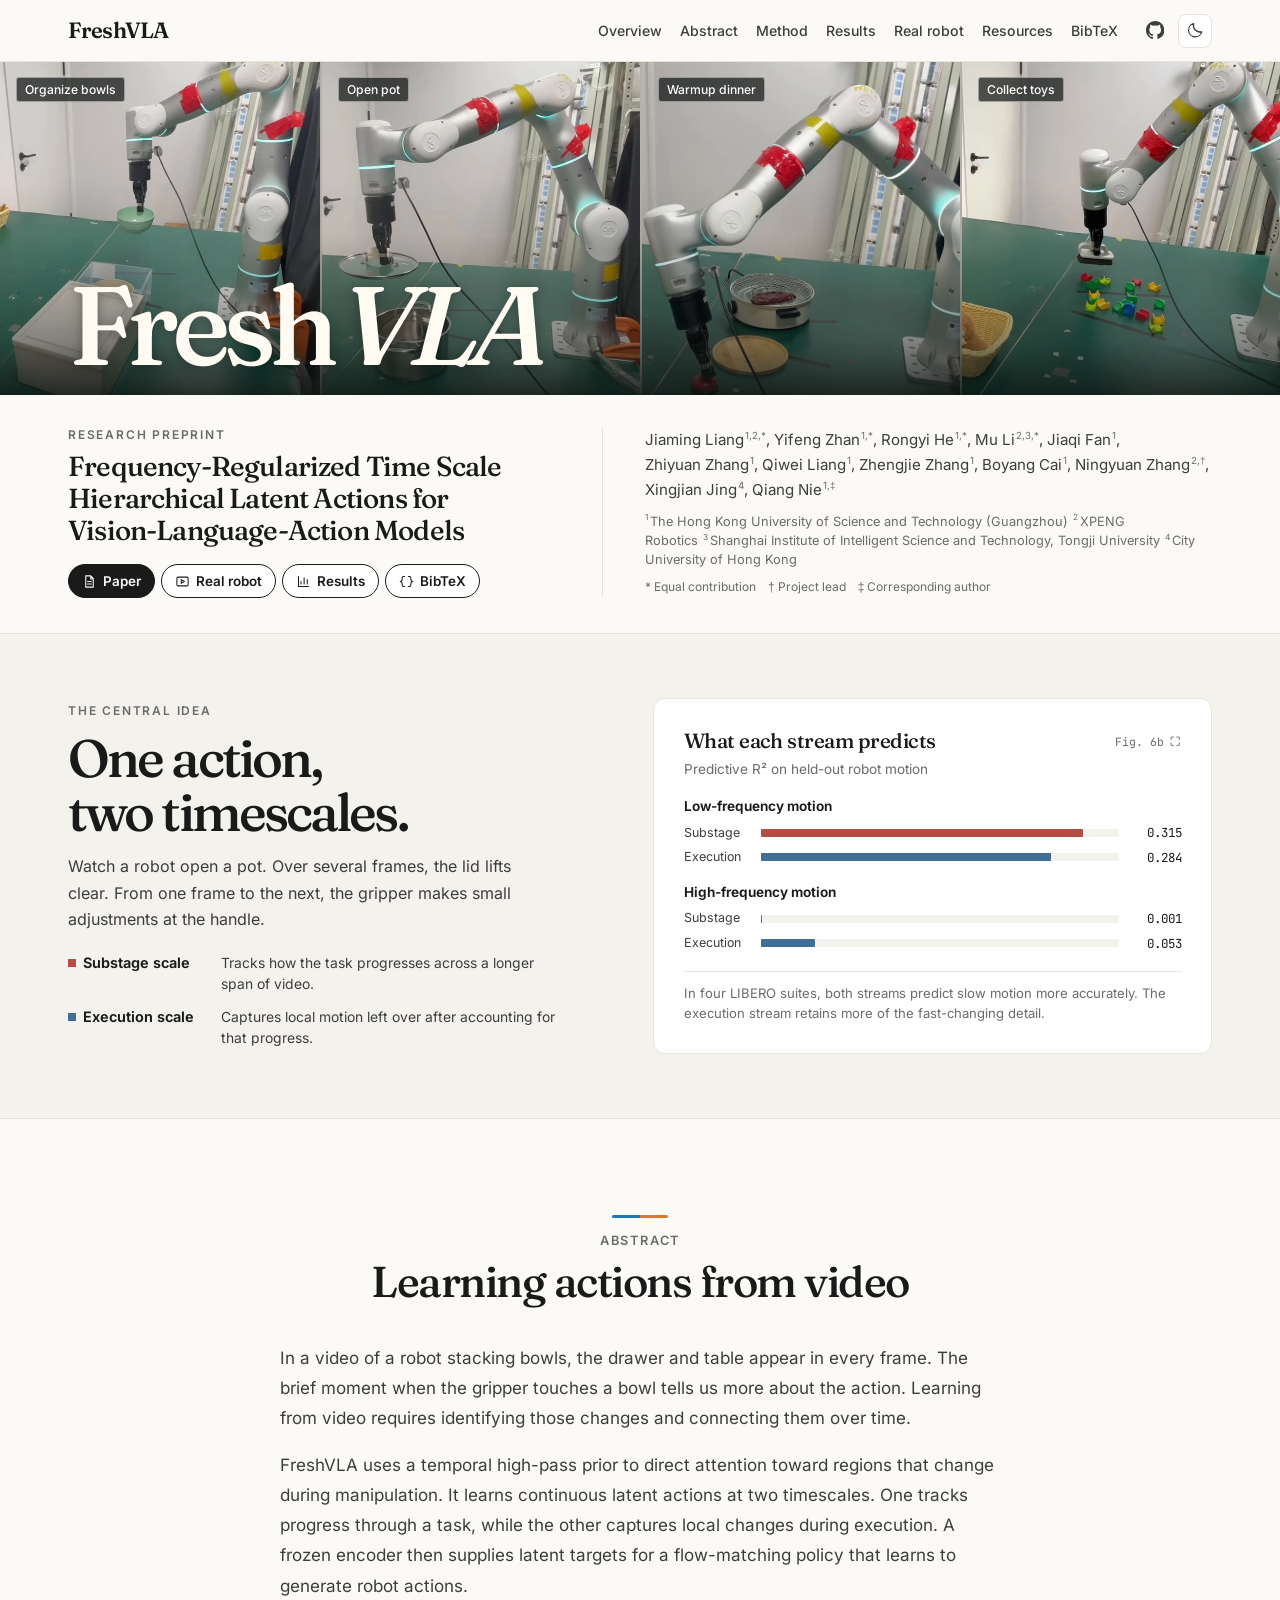
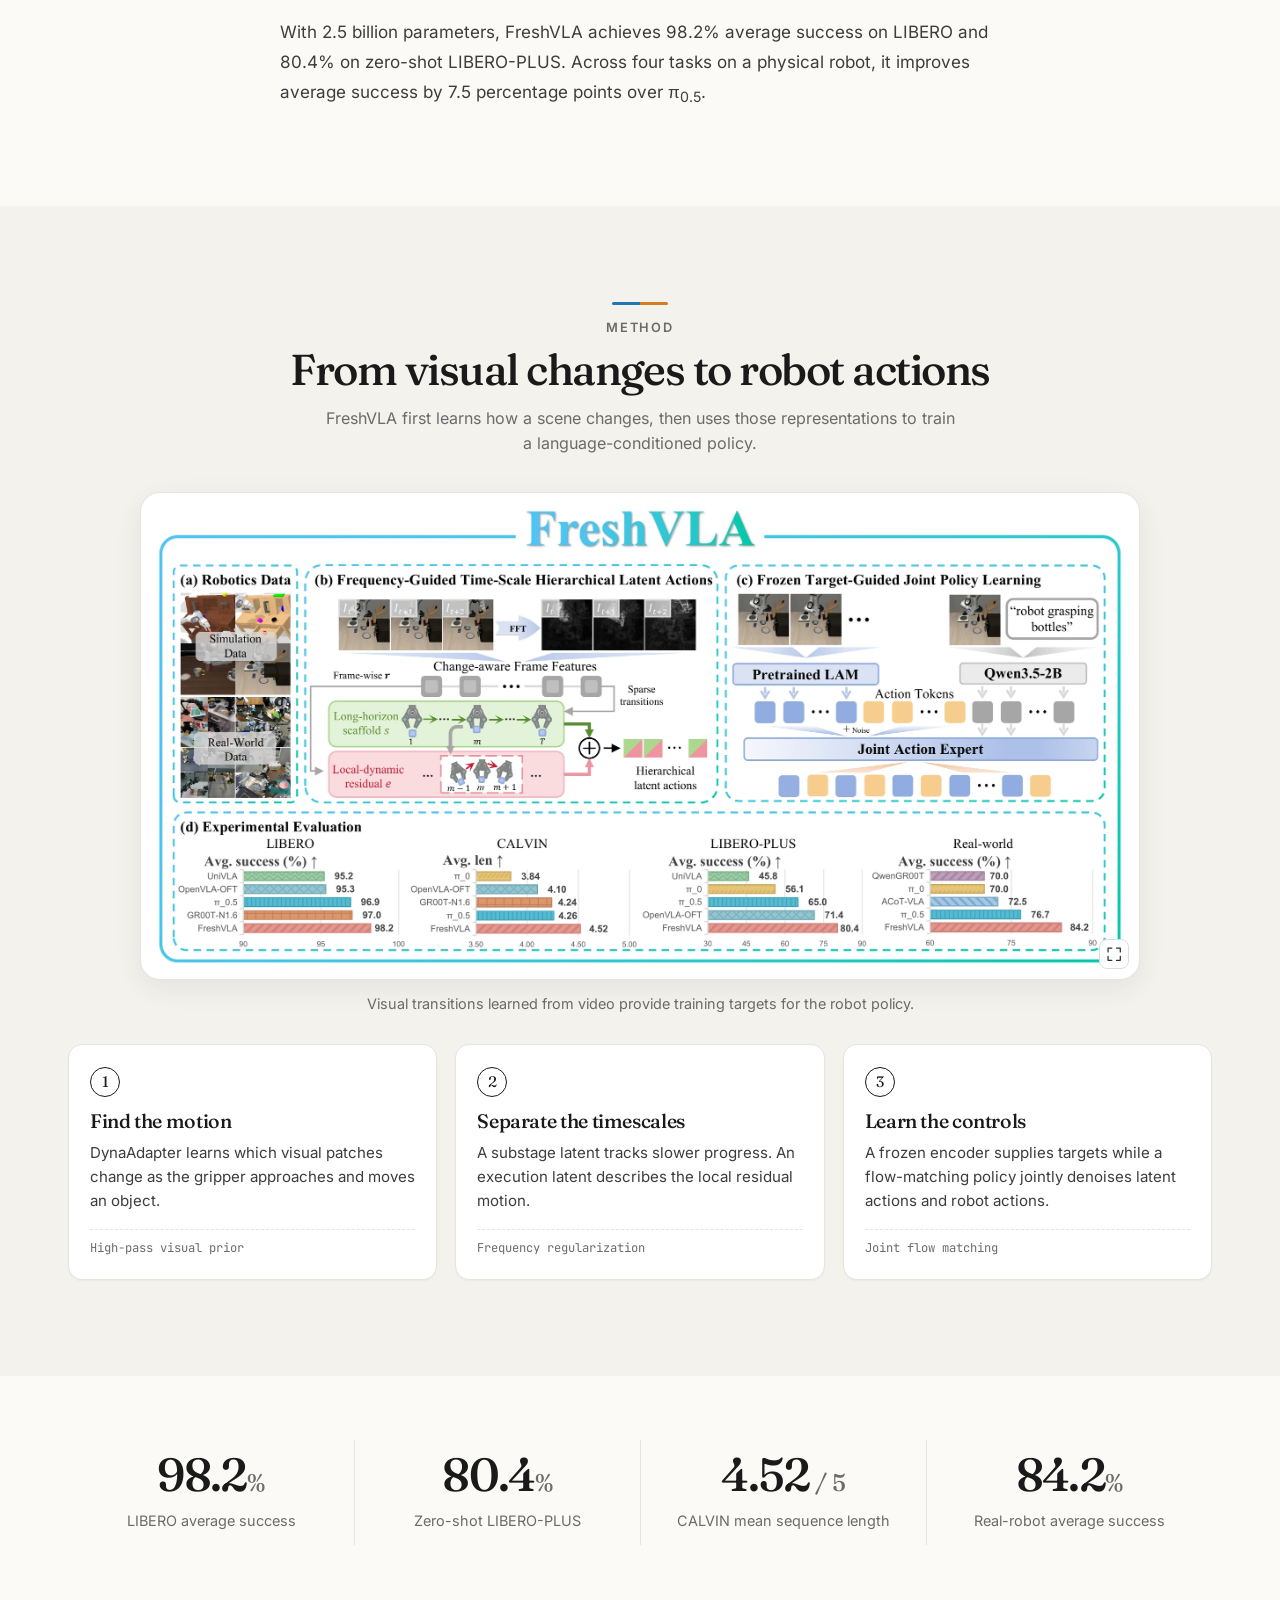
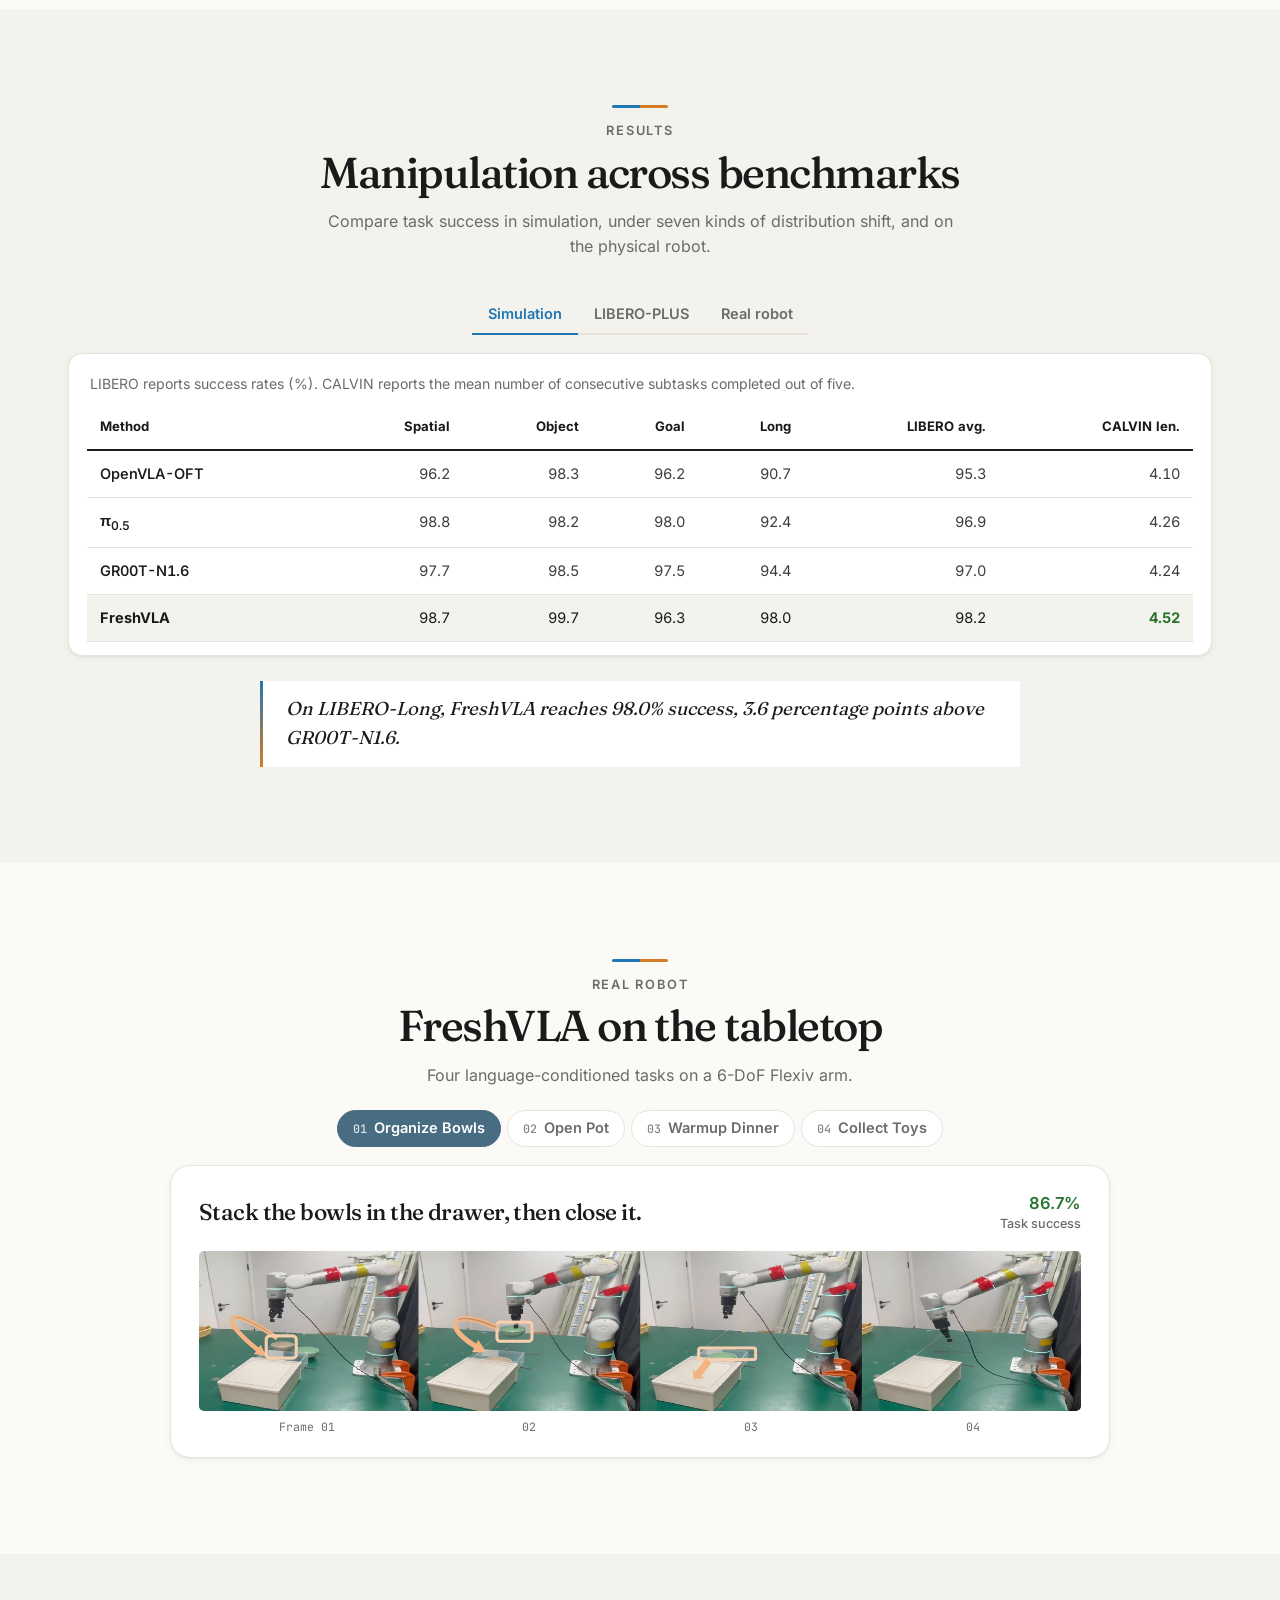
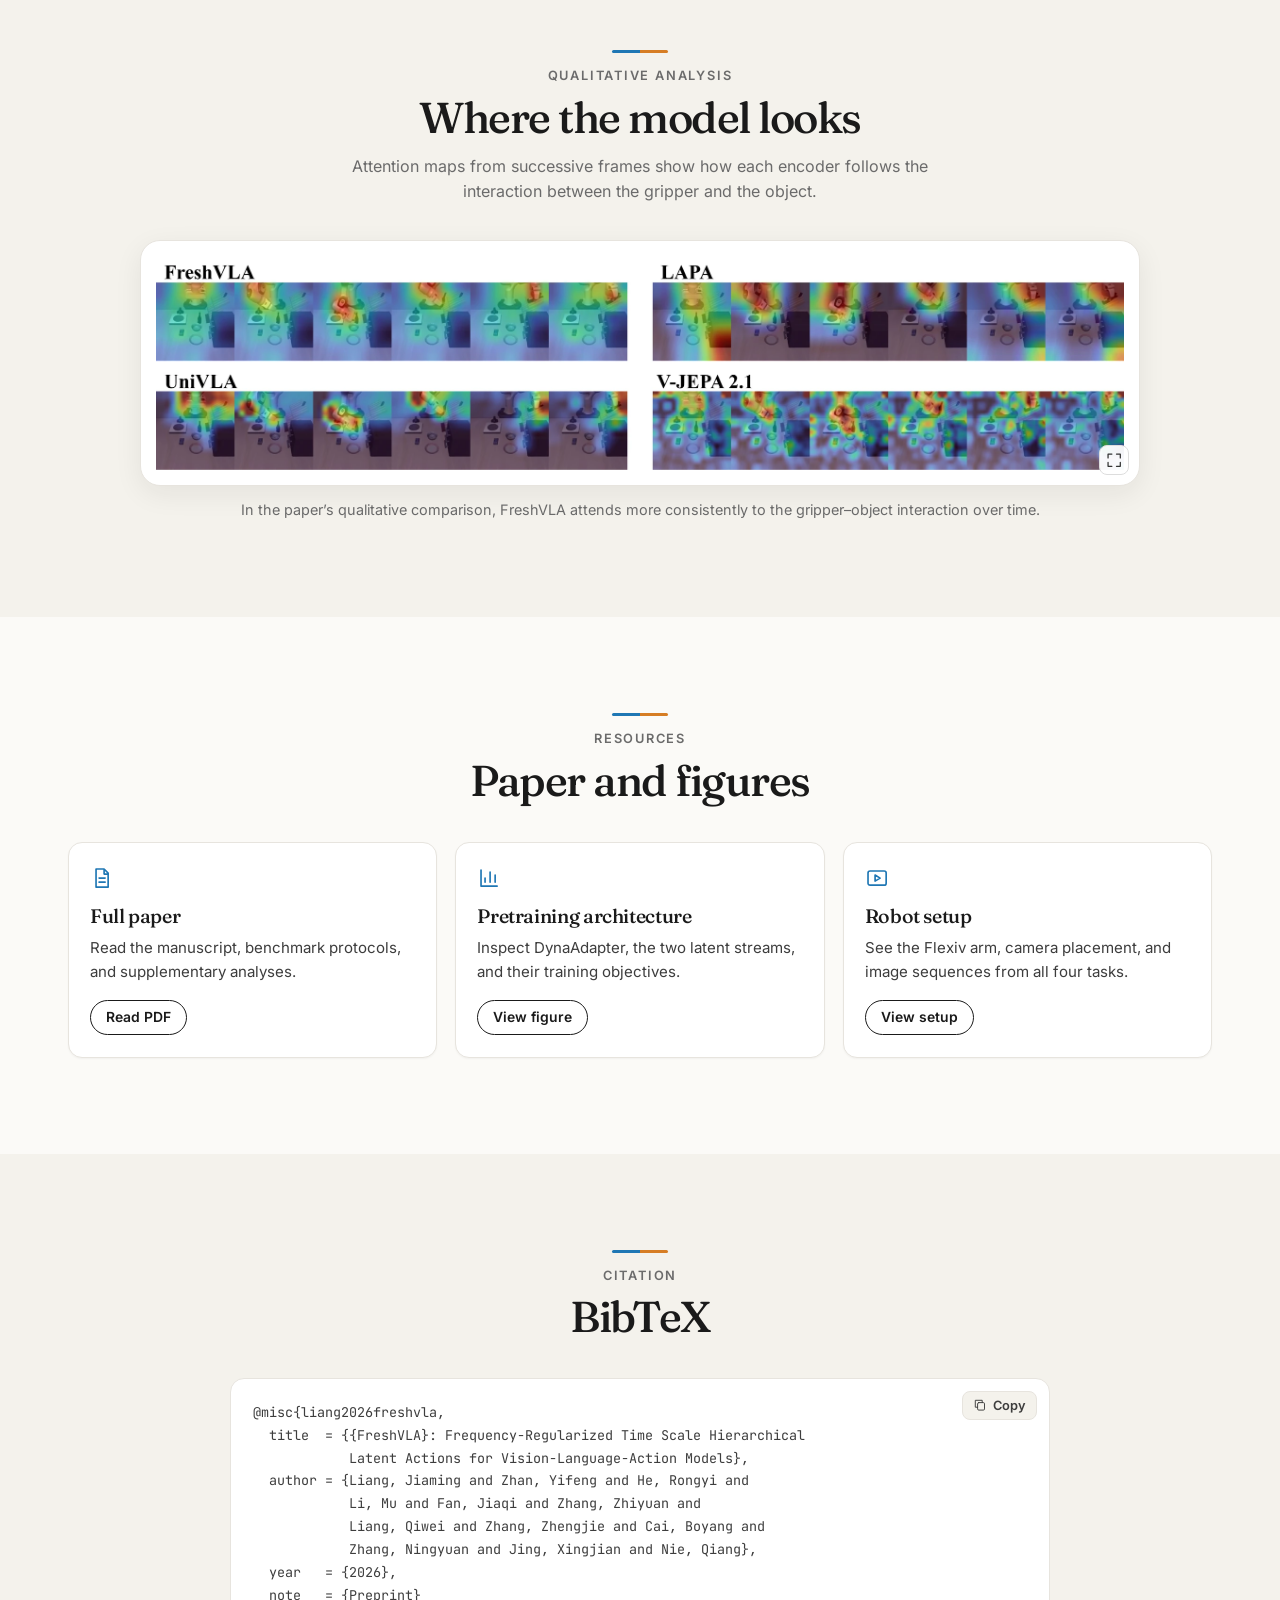
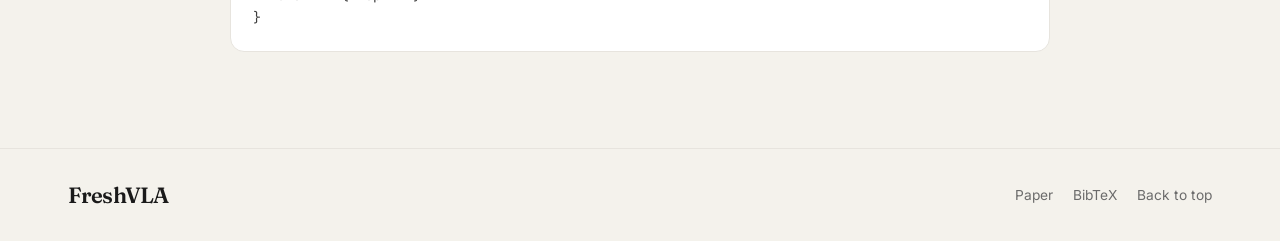
==== cover.html @ 052fdcd7 "Preview a four-task robot cover and introduce the two latent timescales" ====
<!doctype html>
<html lang="en">
<head>
  <meta charset="utf-8">
  <meta name="viewport" content="width=device-width, initial-scale=1">
  <meta name="description" content="FreshVLA learns task progress and fine-grained robot movements from action-free videos using frequency-regularized hierarchical latent actions.">
  <title>FreshVLA · Frequency-Regularized Time Scale Hierarchical Latent Actions</title>
  <link rel="icon" href="assets/favicon.svg" type="image/svg+xml">
  <link rel="preload" href="assets/fonts/fraunces.woff2" as="font" type="font/woff2" crossorigin>
  <link rel="preload" href="assets/fonts/inter.woff2" as="font" type="font/woff2" crossorigin>
  <link rel="stylesheet" href="assets/site.css">
  <link rel="stylesheet" href="assets/cover.css">
  <script defer src="assets/site.js"></script>
</head>
<body id="top" class="research-cover">
  <a class="skip" href="#main">Skip to content</a>
  <svg xmlns="http://www.w3.org/2000/svg" class="symbols" aria-hidden="true">
    <symbol id="i-paper" viewBox="0 0 24 24"><path d="M6 3h8l4 4v14H6zM14 3v5h4M9 12h6m-6 4h6"/></symbol>
    <symbol id="i-results" viewBox="0 0 24 24"><path d="M4 4v16h16M8 16v-4m5 4V6m5 10V9"/></symbol>
    <symbol id="i-film" viewBox="0 0 24 24"><rect x="3" y="5" width="18" height="14" rx="2"/><path d="m10 9 5 3-5 3z"/></symbol>
    <symbol id="i-cite" viewBox="0 0 24 24"><path d="M9 4H7c-2 0-2 2-2 4s-1 4-3 4c2 0 3 2 3 4s0 4 2 4h2m6-16h2c2 0 2 2 2 4s1 4 3 4c-2 0-3 2-3 4s0 4-2 4h-2"/></symbol>
    <symbol id="i-code" viewBox="0 0 16 16"><path fill="currentColor" stroke="none" d="M8 0C3.58 0 0 3.58 0 8c0 3.54 2.29 6.53 5.47 7.59.4.07.55-.17.55-.38 0-.19-.01-.82-.01-1.49-2.01.37-2.53-.49-2.69-.94-.09-.23-.48-.94-.82-1.13-.28-.15-.68-.52-.01-.53.63-.01 1.08.58 1.23.82.72 1.21 1.87.87 2.33.66.07-.52.28-.87.51-1.07-1.78-.2-3.64-.89-3.64-3.95 0-.87.31-1.59.82-2.15-.08-.2-.36-1.02.08-2.12 0 0 .67-.21 2.2.82A7.38 7.38 0 0 1 8 3.86c.68 0 1.36.09 2 .27 1.53-1.04 2.2-.82 2.2-.82.44 1.1.16 1.92.08 2.12.51.56.82 1.27.82 2.15 0 3.07-1.87 3.75-3.65 3.95.29.25.54.73.54 1.48 0 1.07-.01 1.93-.01 2.2 0 .21.15.46.55.38A8.01 8.01 0 0 0 16 8c0-4.42-3.58-8-8-8Z"/></symbol>
    <symbol id="i-moon" viewBox="0 0 24 24"><path d="M20.5 14.1A8.8 8.8 0 0 1 9.9 3.5a8.7 8.7 0 1 0 10.6 10.6Z"/></symbol>
    <symbol id="i-sun" viewBox="0 0 24 24"><circle cx="12" cy="12" r="4"/><path d="M12 2v2m0 16v2M2 12h2m16 0h2M5 5l1.4 1.4m11.2 11.2L19 19M5 19l1.4-1.4M17.6 6.4 19 5"/></symbol>
    <symbol id="i-menu" viewBox="0 0 24 24"><path d="M3 6h18M3 12h18M3 18h18"/></symbol>
    <symbol id="i-zoom" viewBox="0 0 24 24"><path d="M9 4H4v5m11-5h5v5M4 15v5h5m11-5v5h-5"/></symbol>
    <symbol id="i-copy" viewBox="0 0 24 24"><rect x="8" y="8" width="12" height="13" rx="2"/><path d="M16 8V4H4v12h4"/></symbol>
  </svg>
  <nav class="nav" aria-label="Main navigation">
    <div class="wrap nav-inner">
      <a class="logo" href="#top" aria-label="FreshVLA home"><span class="c1">F</span><span class="c2">r</span><span class="c3">e</span><span class="c4">s</span><span class="c5">h</span>VLA</a>
      <div class="nav-links" id="nav-links">
        <a href="#timescales">Overview</a><a href="#abstract">Abstract</a><a href="#method">Method</a><a href="#results">Results</a><a href="#real-robot">Real robot</a><a href="#resources">Resources</a><a href="#bibtex">BibTeX</a>
      </div>
      <div class="nav-tools">
        <a class="icon-button source" href="https://github.com/Easy19613/freshvla-project" aria-label="Project page source on GitHub" title="Project page source on GitHub"><svg class="icon" aria-hidden="true"><use href="#i-code"></use></svg></a>
        <button class="icon-button js-only" type="button" id="theme" aria-label="Dark mode" aria-pressed="false" title="Dark mode"><svg class="icon" aria-hidden="true"><use href="#i-moon"></use></svg></button>
        <button class="icon-button menu js-only" type="button" id="menu" aria-label="Navigation menu" aria-expanded="false" aria-controls="nav-links"><svg class="icon" aria-hidden="true"><use href="#i-menu"></use></svg></button>
      </div>
    </div>
  </nav>
  <main id="main">
    <header class="cover-header">
      <div class="photo-cover">
        <div class="cover-grid">
          <figure class="cover-tile tile-bowls">
          <img src="assets/figures/cover-bowls.webp" alt="The gripper lifts a green bowl above a drawer." decoding="async">
          <figcaption>Organize bowls</figcaption>
        </figure><figure class="cover-tile tile-pot">
          <img src="assets/figures/cover-pot.webp" alt="The gripper holds the lid above an open pot." decoding="async">
          <figcaption>Open pot</figcaption>
        </figure><figure class="cover-tile tile-dinner">
          <img src="assets/figures/cover-dinner.webp" alt="The robot presses the red bell beside the grill." decoding="async">
          <figcaption>Warmup dinner</figcaption>
        </figure><figure class="cover-tile tile-toys">
          <img src="assets/figures/cover-toys.webp" alt="The robot holds a tool above a group of colorful blocks." decoding="async">
          <figcaption>Collect toys</figcaption>
        </figure>
        </div>
        <div class="cover-signature"><h1>Fresh<span>VLA</span></h1></div>
      </div>
      <div class="wrap paper-details">
        <div class="paper-info">
          <p class="paper-kind">Research preprint</p>
          <p class="cover-paper-title">Frequency-Regularized Time Scale Hierarchical Latent Actions for Vision-Language-Action Models</p>
          <div class="actions"><a class="btn primary" href="assets/FreshVLA.pdf"><svg class="icon" aria-hidden="true"><use href="#i-paper"></use></svg> Paper</a><a class="btn" href="#real-robot"><svg class="icon" aria-hidden="true"><use href="#i-film"></use></svg> Real robot</a><a class="btn" href="#results"><svg class="icon" aria-hidden="true"><use href="#i-results"></use></svg> Results</a><a class="btn" href="#bibtex"><svg class="icon" aria-hidden="true"><use href="#i-cite"></use></svg> BibTeX</a></div>
        </div>
        <div class="credits">
          <p class="authors">
          <span>Jiaming Liang<sup>1,2,*</sup></span>, <span>Yifeng Zhan<sup>1,*</sup></span>, <span>Rongyi He<sup>1,*</sup></span>, <span>Mu Li<sup>2,3,*</sup></span>, <span>Jiaqi Fan<sup>1</sup></span>,<br class="desktop-break">
          <span>Zhiyuan Zhang<sup>1</sup></span>, <span>Qiwei Liang<sup>1</sup></span>, <span>Zhengjie Zhang<sup>1</sup></span>, <span>Boyang Cai<sup>1</sup></span>,<br class="desktop-break">
          <span>Ningyuan Zhang<sup>2,†</sup></span>, <span>Xingjian Jing<sup>4</sup></span>, <span>Qiang Nie<sup>1,‡</sup></span>
        </p>
          <div class="affiliations"><span><sup>1</sup>The Hong Kong University of Science and Technology (Guangzhou)</span><span><sup>2</sup>XPENG Robotics</span><br class="desktop-break"><span><sup>3</sup>Shanghai Institute of Intelligent Science and Technology, Tongji University</span><span><sup>4</sup>City University of Hong Kong</span></div>
          <p class="roles"><span>* Equal contribution</span><span>† Project lead</span><span>‡ Corresponding author</span></p>
        </div>
      </div>
    </header>
    <section id="timescales" aria-labelledby="timescales-title">
      <div class="wrap timescale-layout">
        <div class="idea">
          <p class="paper-kind">The central idea</p>
          <h2 id="timescales-title">One action,<br> two timescales.</h2>
          <p class="idea-lede">Watch a robot open a pot. Over several frames, the lid lifts clear. From one frame to the next, the gripper makes small adjustments at the handle.</p>
          <dl class="streams">
            <div><dt><i class="substage-swatch" aria-hidden="true"></i>Substage scale</dt><dd>Tracks how the task progresses across a longer span of video.</dd></div>
            <div><dt><i class="execution-swatch" aria-hidden="true"></i>Execution scale</dt><dd>Captures local motion left over after accounting for that progress.</dd></div>
          </dl>
        </div>
        <figure class="probe" aria-labelledby="probe-title">
          <div class="probe-heading"><h3 id="probe-title">What each stream predicts</h3><a class="figure-source" href="assets/figures/frequency-probe.webp" data-zoom data-caption="Original frequency probe from Figure 6b of the FreshVLA preprint" aria-label="Enlarge original paper figure 6b">Fig. 6b <svg class="icon" aria-hidden="true"><use href="#i-zoom"></use></svg></a></div>
          <p class="probe-subtitle">Predictive R² on held-out robot motion</p>
          <div class="band-group"><h4>Low-frequency motion</h4><div class="probe-measure">
                  <span class="stream-label">Substage</span>
                  <div class="bar-track" aria-hidden="true"><i class="substage-bar" style="width:90.000%"></i></div>
                  <span class="probe-value">0.315</span>
                </div><div class="probe-measure">
                  <span class="stream-label">Execution</span>
                  <div class="bar-track" aria-hidden="true"><i class="execution-bar" style="width:81.143%"></i></div>
                  <span class="probe-value">0.284</span>
                </div></div>
          <div class="band-group"><h4>High-frequency motion</h4><div class="probe-measure">
                  <span class="stream-label">Substage</span>
                  <div class="bar-track" aria-hidden="true"><i class="substage-bar" style="width:0.286%"></i></div>
                  <span class="probe-value">0.001</span>
                </div><div class="probe-measure">
                  <span class="stream-label">Execution</span>
                  <div class="bar-track" aria-hidden="true"><i class="execution-bar" style="width:15.143%"></i></div>
                  <span class="probe-value">0.053</span>
                </div></div>
          <figcaption>In four LIBERO suites, both streams predict slow motion more accurately. The execution stream retains more of the fast-changing detail.</figcaption>
        </figure>
      </div>
    </section>
    <section class="band section" id="abstract">
      <div class="wrap"><div class="section-head"><p class="eyebrow">Abstract</p><h2>Learning actions from video</h2></div>
        <div class="prose">
          <p>In a video of a robot stacking bowls, the drawer and table appear in every frame. The brief moment when the gripper touches a bowl tells us more about the action. Learning from video requires identifying those changes and connecting them over time.</p>
          <p>FreshVLA uses a temporal high-pass prior to direct attention toward regions that change during manipulation. It learns continuous latent actions at two timescales. One tracks progress through a task, while the other captures local changes during execution. A frozen encoder then supplies latent targets for a flow-matching policy that learns to generate robot actions.</p>
          <p>With 2.5 billion parameters, FreshVLA achieves 98.2% average success on LIBERO and 80.4% on zero-shot LIBERO-PLUS. Across four tasks on a physical robot, it improves average success by 7.5 percentage points over π<sub>0.5</sub>.</p>
        </div>
      </div>
    </section>
    <section class="section" id="method">
      <div class="wrap"><div class="section-head"><p class="eyebrow">Method</p><h2>From visual changes to robot actions</h2><p>FreshVLA first learns how a scene changes, then uses those representations to train a language-conditioned policy.</p></div>
        <figure class="figure"><a class="figure-link" href="assets/figures/overview.webp" data-zoom><img src="assets/figures/overview.webp" loading="lazy" width="2200" height="1037" alt="FreshVLA overview, showing a high-pass visual prior, hierarchical latent actions, and joint flow matching for robot control."><span class="zoom-icon"><svg class="icon" aria-hidden="true"><use href="#i-zoom"></use></svg></span></a><figcaption>Visual transitions learned from video provide training targets for the robot policy.</figcaption></figure>
        <div class="pipeline">
          <article><span class="number">1</span><h3>Find the motion</h3><p>DynaAdapter learns which visual patches change as the gripper approaches and moves an object.</p><span class="footnote">High-pass visual prior</span></article>
          <article><span class="number">2</span><h3>Separate the timescales</h3><p>A substage latent tracks slower progress. An execution latent describes the local residual motion.</p><span class="footnote">Frequency regularization</span></article>
          <article><span class="number">3</span><h3>Learn the controls</h3><p>A frozen encoder supplies targets while a flow-matching policy jointly denoises latent actions and robot actions.</p><span class="footnote">Joint flow matching</span></article>
        </div>
      </div>
    </section>
    <section class="stats-section" aria-label="Benchmark highlights">
      <div class="wrap stats">
        <div><strong>98.2<span>%</span></strong><p>LIBERO average success</p></div>
        <div><strong>80.4<span>%</span></strong><p>Zero-shot LIBERO-PLUS</p></div>
        <div><strong>4.52<span> / 5</span></strong><p>CALVIN mean sequence length</p></div>
        <div><strong>84.2<span>%</span></strong><p>Real-robot average success</p></div>
      </div>
    </section>
    <section class="band section" id="results">
      <div class="wrap"><div class="section-head"><p class="eyebrow">Results</p><h2>Manipulation across benchmarks</h2><p>Compare task success in simulation, under seven kinds of distribution shift, and on the physical robot.</p></div>
        <div class="tabs results-tabs" data-tabs>
  <div class="tablist" aria-label="Benchmark">
    <button type="button" data-tab="sim-results">Simulation</button>
    <button type="button" data-tab="plus-results">LIBERO-PLUS</button>
    <button type="button" data-tab="robot-results">Real robot</button>
  </div>
  <div class="tab-panel" id="sim-results">
    <div class="table-scroll" tabindex="0" role="region" aria-label="Simulation results">
      <table>
        <caption>LIBERO reports success rates (%). CALVIN reports the mean number of consecutive subtasks completed out of five.</caption>
        <thead>
          <tr>
            <th scope="col">Method</th>
            <th scope="col">Spatial</th>
            <th scope="col">Object</th>
            <th scope="col">Goal</th>
            <th scope="col">Long</th>
            <th scope="col">LIBERO avg.</th>
            <th scope="col">CALVIN len.</th>
          </tr>
        </thead>
        <tbody>
          <tr>
            <th scope="row">OpenVLA-OFT</th>
            <td>96.2</td><td>98.3</td><td>96.2</td><td>90.7</td><td>95.3</td><td>4.10</td>
          </tr>
          <tr>
            <th scope="row">π<sub>0.5</sub></th>
            <td>98.8</td><td>98.2</td><td>98.0</td><td>92.4</td><td>96.9</td><td>4.26</td>
          </tr>
          <tr>
            <th scope="row">GR00T-N1.6</th>
            <td>97.7</td><td>98.5</td><td>97.5</td><td>94.4</td><td>97.0</td><td>4.24</td>
          </tr>
          <tr class="ours">
            <th scope="row">FreshVLA</th>
            <td>98.7</td><td>99.7</td><td>96.3</td><td>98.0</td><td>98.2</td><td>4.52</td>
          </tr>
        </tbody>
      </table>
    </div>
  </div>
  <div class="tab-panel" id="plus-results">
    <div class="table-scroll" tabindex="0" role="region" aria-label="LIBERO-PLUS results">
      <table>
        <caption>Zero-shot success rates (%) across seven perturbation categories.</caption>
        <thead>
          <tr>
            <th scope="col">Method</th>
            <th scope="col">Camera</th>
            <th scope="col">Robot</th>
            <th scope="col">Language</th>
            <th scope="col">Light</th>
            <th scope="col">Background</th>
            <th scope="col">Noise</th>
            <th scope="col">Layout</th>
            <th scope="col">Avg.</th>
          </tr>
        </thead>
        <tbody>
          <tr>
            <th scope="row">OpenVLA-OFT</th>
            <td>56.4</td><td>31.9</td><td>79.5</td><td>88.7</td><td>93.3</td><td>75.8</td><td>74.2</td><td>71.4</td>
          </tr>
          <tr>
            <th scope="row">π<sub>0.5</sub></th>
            <td>53.0</td><td>50.3</td><td>65.7</td><td>83.1</td><td>77.3</td><td>53.2</td><td>72.7</td><td>65.0</td>
          </tr>
          <tr class="ours">
            <th scope="row">FreshVLA</th>
            <td>60.0</td><td>58.9</td><td>88.9</td><td>97.0</td><td>97.1</td><td>84.4</td><td>76.3</td><td>80.4</td>
          </tr>
        </tbody>
      </table>
    </div>
  </div>
  <div class="tab-panel" id="robot-results">
    <div class="table-scroll" tabindex="0" role="region" aria-label="Real robot results">
      <table>
        <caption>Task success rates (%) on the Flexiv tabletop setup.</caption>
        <thead>
          <tr>
            <th scope="col">Method</th>
            <th scope="col">Open Pot</th>
            <th scope="col">Warmup Dinner</th>
            <th scope="col">Organize Bowls</th>
            <th scope="col">Collect Toys</th>
            <th scope="col">Avg.</th>
          </tr>
        </thead>
        <tbody>
          <tr>
            <th scope="row">π<sub>0</sub></th>
            <td>96.7</td><td>63.3</td><td>53.3</td><td>66.7</td><td>70.0</td>
          </tr>
          <tr>
            <th scope="row">QwenGR00T</th>
            <td>93.3</td><td>60.0</td><td>66.7</td><td>60.0</td><td>70.0</td>
          </tr>
          <tr>
            <th scope="row">ACoT-VLA</th>
            <td>96.7</td><td>70.0</td><td>56.7</td><td>66.7</td><td>72.5</td>
          </tr>
          <tr>
            <th scope="row">π<sub>0.5</sub></th>
            <td>96.7</td><td>66.7</td><td>80.0</td><td>63.3</td><td>76.7</td>
          </tr>
          <tr class="ours">
            <th scope="row">FreshVLA</th>
            <td>96.7</td><td>80.0</td><td>86.7</td><td>73.3</td><td>84.2</td>
          </tr>
        </tbody>
      </table>
    </div>
  </div>
</div>
        <p class="callout">On LIBERO-Long, FreshVLA reaches 98.0% success, 3.6 percentage points above GR00T-N1.6.</p>
      </div>
    </section>
    <section class="section robot-section" id="real-robot" aria-labelledby="robot-title">
      <div class="wrap">
        <div class="section-head"><p class="eyebrow">Real robot</p><h2 id="robot-title">FreshVLA on the tabletop</h2><p>Four language-conditioned tasks on a 6-DoF Flexiv arm.</p></div>
        <div class="tabs rollouts" data-tabs>
          <div class="tablist steps" aria-label="Robot task"><button type="button" data-tab="task-bowls"><b aria-hidden="true">01</b>Organize Bowls</button>
            <button type="button" data-tab="task-pot"><b aria-hidden="true">02</b>Open Pot</button>
            <button type="button" data-tab="task-dinner"><b aria-hidden="true">03</b>Warmup Dinner</button>
            <button type="button" data-tab="task-toys"><b aria-hidden="true">04</b>Collect Toys</button></div>
          <div class="rollout-card" id="task-bowls">
            <div class="rollout-head"><h3>Stack the bowls in the drawer, then close it.</h3><p><strong>86.7%</strong>Task success</p></div>
            <a class="rollout-image" href="assets/figures/rollout-bowls.webp" data-zoom><img src="assets/figures/rollout-bowls.webp" width="1708" height="311" alt="Four successive camera frames from the Flexiv Organize Bowls task. Stack the bowls in the drawer, then close it."></a>
            <div class="frame-labels" aria-hidden="true"><span>Frame 01</span><span>02</span><span>03</span><span>04</span></div>
          </div>
          <div class="rollout-card" id="task-pot">
            <div class="rollout-head"><h3>Lift the lid off the pot.</h3><p><strong>96.7%</strong>Task success</p></div>
            <a class="rollout-image" href="assets/figures/rollout-pot.webp" data-zoom><img src="assets/figures/rollout-pot.webp" width="1708" height="311" alt="Four successive camera frames from the Flexiv Open Pot task. Lift the lid off the pot."></a>
            <div class="frame-labels" aria-hidden="true"><span>Frame 01</span><span>02</span><span>03</span><span>04</span></div>
          </div>
          <div class="rollout-card" id="task-dinner">
            <div class="rollout-head"><h3>Place the meat on the grill, then ring the bell.</h3><p><strong>80.0%</strong>Task success</p></div>
            <a class="rollout-image" href="assets/figures/rollout-dinner.webp" data-zoom><img src="assets/figures/rollout-dinner.webp" width="1708" height="311" alt="Four successive camera frames from the Flexiv Warmup Dinner task. Place the meat on the grill, then ring the bell."></a>
            <div class="frame-labels" aria-hidden="true"><span>Frame 01</span><span>02</span><span>03</span><span>04</span></div>
          </div>
          <div class="rollout-card" id="task-toys">
            <div class="rollout-head"><h3>Place the doll in the basket, then gather the blocks inside the black line.</h3><p><strong>73.3%</strong>Task success</p></div>
            <a class="rollout-image" href="assets/figures/rollout-toys.webp" data-zoom><img src="assets/figures/rollout-toys.webp" width="1708" height="311" alt="Four successive camera frames from the Flexiv Collect Toys task. Place the doll in the basket, then gather the blocks inside the black line."></a>
            <div class="frame-labels" aria-hidden="true"><span>Frame 01</span><span>02</span><span>03</span><span>04</span></div>
          </div>
        </div>
      </div>
    </section>
    <section class="section band" id="analysis">
      <div class="wrap"><div class="section-head"><p class="eyebrow">Qualitative analysis</p><h2>Where the model looks</h2><p>Attention maps from successive frames show how each encoder follows the interaction between the gripper and the object.</p></div>
        <figure class="figure"><a class="figure-link" href="assets/figures/attention.webp" data-zoom><img width="2050" height="453" src="assets/figures/attention.webp" loading="lazy" alt="Attention maps from four encoders over the same tabletop manipulation sequence, with FreshVLA at top left."><span class="zoom-icon"><svg class="icon" aria-hidden="true"><use href="#i-zoom"></use></svg></span></a><figcaption>In the paper’s qualitative comparison, FreshVLA attends more consistently to the gripper–object interaction over time.</figcaption></figure>
      </div>
    </section>
    <section class="section" id="resources">
      <div class="wrap"><div class="section-head"><p class="eyebrow">Resources</p><h2>Paper and figures</h2></div>
        <div class="resources">
          <article><div class="res-icon"><svg class="icon" aria-hidden="true"><use href="#i-paper"></use></svg></div><h3>Full paper</h3><p>Read the manuscript, benchmark protocols, and supplementary analyses.</p><a class="btn" href="assets/FreshVLA.pdf">Read PDF</a></article>
          <article><div class="res-icon"><svg class="icon" aria-hidden="true"><use href="#i-results"></use></svg></div><h3>Pretraining architecture</h3><p>Inspect DynaAdapter, the two latent streams, and their training objectives.</p><a class="btn" href="assets/figures/pretraining.webp" data-zoom data-caption="FreshVLA pretraining architecture">View figure</a></article>
          <article><div class="res-icon"><svg class="icon" aria-hidden="true"><use href="#i-film"></use></svg></div><h3>Robot setup</h3><p>See the Flexiv arm, camera placement, and image sequences from all four tasks.</p><a class="btn" href="assets/figures/flexiv.webp" data-zoom data-caption="Flexiv setup and four tabletop tasks">View setup</a></article>
        </div>
      </div>
    </section>
    <section class="band section" id="bibtex">
      <div class="wrap"><div class="section-head"><p class="eyebrow">Citation</p><h2>BibTeX</h2></div>
        <div class="citation"><button type="button" class="copy js-only" id="copy"><svg class="icon" aria-hidden="true"><use href="#i-copy"></use></svg> <span>Copy</span></button><pre><code id="citation">@misc{liang2026freshvla,
  title  = {{FreshVLA}: Frequency-Regularized Time Scale Hierarchical
            Latent Actions for Vision-Language-Action Models},
  author = {Liang, Jiaming and Zhan, Yifeng and He, Rongyi and
            Li, Mu and Fan, Jiaqi and Zhang, Zhiyuan and
            Liang, Qiwei and Zhang, Zhengjie and Cai, Boyang and
            Zhang, Ningyuan and Jing, Xingjian and Nie, Qiang},
  year   = {2026},
  note   = {Preprint}
}</code></pre></div><p role="status" class="sr-only" id="copy-status"></p>
      </div>
    </section>
  </main>
  <footer><div class="wrap footer-inner"><a class="logo" href="#top" aria-label="FreshVLA home"><span class="c1">F</span><span class="c2">r</span><span class="c3">e</span><span class="c4">s</span><span class="c5">h</span>VLA</a><div><a href="assets/FreshVLA.pdf">Paper</a><a href="#bibtex">BibTeX</a><a href="#top">Back to top</a></div></div></footer>
  <dialog id="lightbox" aria-label="Enlarged figure"><button type="button" class="lightbox-close" aria-label="Close enlarged figure">×</button><img alt=""></dialog>
</body>
</html>
---- assets/site.css ----
@font-face {font-family:Fraunces;src:url(fonts/fraunces.woff2) format("woff2");font-weight:100 900;font-display:swap}
@font-face {font-family:Inter;src:url(fonts/inter.woff2) format("woff2");font-weight:100 900;font-display:swap}
@font-face {font-family:"JetBrains Mono";src:url(fonts/jetbrains-mono.woff2) format("woff2");font-weight:100 800;font-display:swap}
:root {
  color-scheme:light;
  --paper:#fbfaf7; --surface:#fff; --band:#f4f2ec; --ink:#1a1a1a; --soft:#3d3d3d; --muted:#6b6b6b; --line:#e7e4de;
  --c1:#db6280; --c2:#4678d2; --c3:#50ba96; --c4:#9b73c3; --c5:#dcb428;
  --channel-a:#1f77b4; --channel-b:#d67d24; --gain:#28742e;
  --wash-a:rgba(219,98,128,.10); --wash-b:rgba(155,115,195,.10); --wash-c:rgba(80,186,150,.08);
  --active-chip:#486c82; --chip-ink:#fff; --shadow:0 2px 8px rgba(26,26,26,.05),0 1px 2px rgba(26,26,26,.04);
  --serif:Fraunces,Charter,Georgia,serif; --sans:Inter,"Segoe UI",sans-serif; --mono:"JetBrains Mono",ui-monospace,monospace;
}
:root[data-palette="mint"] {
  --paper:#f5fcf8; --surface:#fff; --band:#e8f5ee; --ink:#16372e; --soft:#305348; --muted:#526e64; --line:#cde2d7;
  --c1:#247861; --c2:#469e83; --c3:#2e897d; --c4:#88ab69; --c5:#519b72;
  --channel-a:#24816c; --channel-b:#82a85f; --gain:#246b4f; --active-chip:#307761;
  --wash-a:rgba(90,199,161,.22); --wash-b:rgba(166,203,120,.20); --wash-c:rgba(100,189,172,.13);
}
:root[data-mode="dark"] {
  color-scheme:dark; --paper:#16140f; --surface:#1e1b15; --band:#242017; --ink:#f2efe8; --soft:#ded9cf; --muted:#b0aa9f; --line:#433e34;
  --channel-a:#5fa0de; --channel-b:#e59a4f; --gain:#91c996; --active-chip:#365d78;
}
:root[data-mode="dark"][data-palette="mint"] {
  --paper:#10241e; --surface:#192e26; --band:#1e362d; --ink:#edf8f1; --soft:#d5e5da; --muted:#adccbb; --line:#38574a;
  --c1:#6acbad; --c2:#9cd7bb; --c3:#74c5c0; --c4:#abce8a; --c5:#8cc69f;
  --channel-a:#6ecbb4; --channel-b:#b1cf84; --gain:#a5d49c; --active-chip:#326e59;
}
* {box-sizing:border-box}
html {scroll-behavior:smooth;scroll-padding-top:84px}
body {margin:0;background:var(--paper);color:var(--ink);font:400 1.0625rem/1.65 var(--sans);-webkit-font-smoothing:antialiased}
button,a {font:inherit;color:inherit}
a {text-decoration:none}
button {cursor:pointer}
button:focus-visible,a:focus-visible,[tabindex]:focus-visible {outline:3px solid var(--channel-a);outline-offset:4px}
::selection {background:color-mix(in srgb,var(--channel-a) 23%,var(--surface))}
h1,h2,h3,p,figure {margin:0}
h1,h2,h3 {font-family:var(--serif);font-weight:500}
img {display:block;max-width:100%;height:auto}
[hidden],.js-only,.nav-tools .js-only,.copy.js-only {display:none}
.enhanced .nav-tools .js-only,.enhanced .copy.js-only {display:inline-flex}
.enhanced .nav-tools .menu {display:none}
.wrap {max-width:1080px;padding-inline:24px;margin-inline:auto}
.band {background:var(--band)}
.section {padding-block:clamp(3.5rem,8vw,6rem)}
.symbols {position:absolute;width:0;height:0;overflow:hidden}
.icon {display:inline-block;width:1.08em;height:1.08em;fill:none;stroke:currentColor;stroke-width:1.65;stroke-linecap:round;stroke-linejoin:round;flex:none}
.sr-only,.skip:not(:focus) {position:absolute;width:1px;height:1px;overflow:hidden;clip-path:inset(50%);white-space:nowrap}
.skip:focus {position:fixed;z-index:20;top:8px;left:8px;background:var(--surface);padding:8px;border-radius:8px}
.nav {position:sticky;top:0;z-index:8;background:color-mix(in srgb,var(--paper) 86%,transparent);backdrop-filter:saturate(160%) blur(11px);border-bottom:1px solid var(--line)}
.nav-inner {height:61px;display:flex;align-items:center;gap:12px}
.logo {font:600 1.38rem/1 var(--serif);letter-spacing:-.04em;white-space:nowrap}
.c1 {color:var(--c1)}.c2 {color:var(--c2)}.c3 {color:var(--c3)}.c4 {color:var(--c4)}.c5 {color:var(--c5)}
.nav-links {display:flex;align-items:center;margin-left:auto;gap:2px}
.nav-links a {position:relative;padding:6px 10px;color:var(--soft);font-size:.88rem;font-weight:500;border-radius:8px}
.nav-links a:hover,.icon-button:hover {background:var(--band)}
.nav-links a[aria-current]::after {content:"";position:absolute;left:10px;right:10px;bottom:2px;height:2px;border-radius:2px;background:linear-gradient(90deg,var(--channel-a),var(--channel-b))}
.nav-tools {display:flex;gap:6px}
.icon-button,.copy {display:inline-flex;align-items:center;justify-content:center;border:1px solid var(--line);border-radius:8px;background:var(--surface);color:var(--soft)}
.icon-button {width:34px;height:34px;line-height:1}
.icon-button.source {background:transparent;border-color:transparent}
.hero {text-align:center;padding:clamp(3rem,6.4vw,5rem) 0 2.45rem;background:
  radial-gradient(40% 60% at 20% 0%,var(--wash-a),transparent 70%) top center/100% 460px no-repeat,
  radial-gradient(40% 60% at 80% 0%,var(--wash-b),transparent 70%) top center/100% 460px no-repeat,
  radial-gradient(50% 70% at 50% 0%,var(--wash-c),transparent 70%) top center/100% 460px no-repeat}
.venue {display:inline-block;border:1px solid var(--line);border-radius:999px;padding:5px 14px;background:var(--surface);font:600 .79rem/1.2 var(--sans);text-transform:uppercase;letter-spacing:.13em;color:var(--soft)}
.hero-mark {font:600 clamp(3.2rem,9vw,5.5rem)/.97 var(--serif);letter-spacing:-.045em;margin:24px 0 12px}
.expand {display:block;font:500 clamp(1.24rem,2.6vw,1.6rem)/1.32 var(--sans);color:var(--soft);letter-spacing:-.025em;text-wrap:balance}
.expand b {font-weight:700}
.title-rest {display:block;max-width:48ch;margin:12px auto 0;font:400 clamp(1.12rem,2.2vw,1.32rem)/1.3 var(--serif);text-wrap:balance}
.authors {max-width:850px;margin:24px auto 0;color:var(--soft);font-size:1.05rem;line-height:1.7}
.authors span,.roles span {display:inline-block}
sup {vertical-align:super;font-size:.65em;line-height:0}
.authors sup {margin-left:1px;color:var(--muted)}
.affiliations {margin:10px auto 0;color:var(--muted);font-size:.89rem;line-height:1.7}
.affiliations span {display:inline-block;margin:0 7px}
.affiliations sup {margin-right:3px}
.roles {margin-top:6px;display:flex;gap:15px;flex-wrap:wrap;justify-content:center;color:var(--muted);font-size:.79rem}
.actions {display:flex;justify-content:center;align-items:center;gap:10px;flex-wrap:wrap;margin:25px auto 0}
.btn {display:inline-flex;align-items:center;justify-content:center;gap:8px;font:600 .94rem/1.2 var(--sans);text-decoration:none;color:var(--ink);background:var(--surface);border:1px solid var(--ink);border-radius:999px;padding:10px 18px;transition:transform .18s,background-color .18s,color .18s}
.btn .icon {width:17px;height:17px}
.btn.primary,.btn:hover {background:var(--ink);color:var(--paper)}
.btn:hover {transform:translateY(-2px)}
.btn.primary:hover {background:var(--surface);color:var(--ink)}
.tldr {margin:24px auto 0;max-width:624px;font-size:.94rem;line-height:1.6;color:var(--soft);text-wrap:pretty}
.tldr strong {font-weight:650;color:var(--ink)}
.tldr strong:first-child {margin-right:.2em}
.section-head {text-align:center;margin:0 auto 36px}
.eyebrow {font:600 .8rem/1.15 var(--sans);color:var(--muted);text-transform:uppercase;letter-spacing:.14em}
.eyebrow::before {content:"";display:block;width:56px;height:3px;border-radius:2px;background:linear-gradient(90deg,var(--channel-a) 50%,var(--channel-b) 50%);margin:0 auto 16px}
h2 {font:500 clamp(1.9rem,4vw,2.7rem)/1.12 var(--serif);letter-spacing:-.035em;margin:10px auto 0;text-wrap:balance}
.section-head>p:last-child:not(.eyebrow) {max-width:640px;font-size:1rem;line-height:1.55;margin:12px auto 0;color:var(--muted);text-wrap:pretty}
.robot-section {padding:25px 0 clamp(3rem,6vw,5rem)}
.robot-section .section-head {margin-bottom:23px}
.rollouts {max-width:940px;margin:auto}
.tablist {display:none}
.enhanced .tablist {display:flex;justify-content:center;align-items:center;gap:6px;flex-wrap:wrap;margin-bottom:18px}
.tablist button {background:transparent;color:var(--muted);border:0;padding:9px 16px;font:600 .91rem/1.4 var(--sans)}
.steps button {border:1px solid var(--line);border-radius:999px;background:var(--surface);padding:7px 15px}
.steps button b {font:500 .73rem var(--mono);margin-right:7px;opacity:.82}
.steps button[aria-selected="true"] {border-color:var(--active-chip);background:var(--active-chip);color:var(--chip-ink)}
.tablist button:hover:not([aria-selected="true"]) {color:var(--ink);background:var(--paper)}
.rollout-card,.figure-link {border-radius:20px;border:1px solid var(--line);background:var(--surface);box-shadow:var(--shadow);overflow:hidden}
.rollout-card {padding:26px 28px 23px}
.rollout-head {display:flex;align-items:center;justify-content:space-between;gap:18px;margin-bottom:18px}
.rollout-head h3 {font-size:1.42rem;line-height:1.25;letter-spacing:-.025em}
.rollout-head p {font:500 .79rem/1.4 var(--sans);color:var(--muted);text-align:right}
.rollout-head strong {font-size:1.03rem;font-weight:600;color:var(--gain);display:block}
.rollout-card img {width:100%;border-radius:5px}
.frame-labels {display:grid;grid-template-columns:repeat(4,1fr);gap:5px;margin:8px 0 0;color:var(--muted);text-align:center;font:400 .72rem var(--mono)}
.stats-section {padding:clamp(2.7rem,5vw,4rem) 0}
.stats {display:grid;grid-template-columns:repeat(4,1fr);text-align:center}
.stats>div {padding:12px 14px}
.stats>div+div {border-left:1px solid var(--line)}
.stats strong {font:500 clamp(2rem,4.5vw,2.9rem)/1 var(--serif);letter-spacing:-.035em;font-variant-numeric:lining-nums tabular-nums}
.stats strong span {font-size:.52em;color:var(--muted);letter-spacing:0}
.stats p {font-size:.9rem;color:var(--muted);margin-top:10px}
.prose {max-width:720px;margin:auto;color:var(--soft);line-height:1.78}
.prose p+p {margin-top:16px}
.figure {margin:0 auto;max-width:1000px}
.figure-link {display:block;position:relative;background:white;padding:15px;box-shadow:0 8px 28px rgba(26,26,26,.07);cursor:zoom-in}
.figure-link img {width:100%}
.zoom-icon {position:absolute;bottom:10px;right:10px;display:grid;place-items:center;width:30px;height:30px;border:1px solid #ddd;border-radius:8px;background:#fffffff2;color:#333}
figcaption {font-size:.9rem;text-align:center;color:var(--muted);margin-top:12px}
.pipeline,.resources {display:grid;grid-template-columns:repeat(3,1fr);gap:18px}
.pipeline {margin-top:28px}
.pipeline article,.resources article {background:var(--surface);border:1px solid var(--line);border-radius:14px;padding:22px 21px;box-shadow:0 1px 2px rgba(26,26,26,.04);display:flex;flex-direction:column;align-items:flex-start}
.number {display:grid;place-items:center;width:30px;height:30px;border:1.5px solid var(--ink);border-radius:50%;font:.95rem var(--serif)}
.pipeline h3,.resources h3 {font-size:1.22rem;letter-spacing:-.019em;line-height:1.2;margin:13px 0 8px}
.pipeline p,.resources p {font-size:.94rem;line-height:1.6;color:var(--soft);margin-bottom:16px}
.footnote {border-top:1px dashed var(--line);padding-top:10px;width:100%;margin-top:auto;font:.76rem/1.4 var(--mono);color:var(--muted)}
.results-tabs .tablist {gap:0;margin-bottom:18px}
.results-tabs .tablist button {border-bottom:2px solid var(--line)}
.results-tabs .tablist button[aria-selected="true"] {color:var(--channel-a);border-bottom-color:var(--channel-a)}
.table-scroll {overflow:auto;border:1px solid var(--line);border-radius:14px;background:var(--surface);padding:5px 18px 13px;box-shadow:var(--shadow)}
table {border-collapse:collapse;width:100%;font-size:.91rem;color:var(--soft);font-variant-numeric:tabular-nums;white-space:nowrap}
caption {caption-side:top;text-align:left;white-space:normal;padding:13px 3px 10px;font-size:.88rem;color:var(--muted)}
th,td {padding:11px 13px;text-align:right;border-bottom:1px solid var(--line)}
thead th {font-size:.82rem;border-bottom:2px solid var(--ink);color:var(--ink)}
th:first-child {text-align:left}
tbody th {font-weight:550;color:var(--ink)}
tr.ours {background:var(--band);color:var(--ink)}
tr.ours th {font-weight:700}
tr.ours td:last-child {font-weight:700;color:var(--gain)}
.callout {max-width:760px;margin:25px auto 0;padding:14px 23px;border-left:3px solid;border-image:linear-gradient(var(--channel-a),var(--channel-b)) 1;background:var(--surface);font:italic 400 1.16rem/1.55 var(--serif)}
.res-icon {color:var(--channel-a);height:27px;font-size:1.4rem}
.resources .btn {font-size:.87rem;padding:8px 15px;margin-top:auto}
.citation {position:relative;max-width:820px;margin:auto;border:1px solid var(--line);border-radius:14px;background:var(--surface);padding:22px}
.copy {position:absolute;top:12px;right:12px;gap:6px;background:var(--band);padding:6px 10px;font:600 .8rem var(--sans)}
.copy:active {color:var(--gain)}
pre {margin:0;white-space:pre-wrap;overflow-wrap:anywhere;font:.84rem/1.7 var(--mono);color:var(--soft)}
pre code {font:inherit}
pre code::first-line {color:var(--channel-a)}
footer {background:var(--band);border-top:1px solid var(--line)}
.footer-inner {min-height:92px;display:flex;align-items:center;justify-content:space-between;gap:20px}
.footer-inner div {display:flex;gap:20px;font-size:.86rem;color:var(--muted)}
.footer-inner div a:hover {color:var(--ink);text-decoration:underline}
dialog {max-width:min(96vw,1700px);max-height:92vh;overflow:auto;padding:12px;border:0;border-radius:15px;background:white;color:#222;box-shadow:0 20px 60px #0008}
dialog::backdrop {background:#16140fdc}
dialog img {max-height:84vh;width:auto;margin:auto;object-fit:contain}
.lightbox-close {position:sticky;display:grid;place-items:center;top:0;margin-left:auto;width:34px;height:34px;background:#fff;color:#222;border:1px solid #ddd;border-radius:50%;font:1.4rem/1 var(--sans)}
@media(max-width:880px) {
  .pipeline,.resources {grid-template-columns:1fr}
  .nav-links a {padding-inline:6px}
  .desktop-break {display:none}
  .authors {max-width:700px}
}
@media(max-width:768px) {
  .nav-inner {position:relative}
  .nav-tools {margin-left:auto}
  .nav-links {display:none}
  .enhanced .nav-tools .menu {display:inline-flex}
  .nav-links.open {display:flex;position:absolute;top:61px;left:12px;right:12px;margin:0;padding:10px;flex-wrap:wrap;justify-content:center;border:1px solid var(--line);border-radius:0 0 12px 12px;background:var(--surface);box-shadow:var(--shadow)}
  .nav-links a {padding:9px 11px}
  .stats {grid-template-columns:repeat(2,1fr);row-gap:16px}
  .stats>div:nth-child(3) {border-left:0}
  .roles {gap:3px 10px}
  .rollout-card {padding:18px 16px}
  .rollout-head {align-items:flex-start}
  .affiliations span {margin:2px 4px}
  .section-head {margin-bottom:25px}
}
@media(max-width:510px) {
  .wrap {padding-inline:20px}
  .hero {padding-block:43px 32px}
  .authors {font-size:.96rem;line-height:1.75}
  .actions {gap:8px}
  .actions .btn {font-size:.86rem;padding:9px 13px}
  .affiliations {font-size:.81rem}
  .roles {font-size:.74rem}
  .enhanced .steps {display:grid;grid-template-columns:repeat(2,minmax(0,1fr));gap:7px}
  .steps button {font-size:.82rem;padding:7px 5px}
  .rollout-head {gap:12px}
  .rollout-head h3 {font-size:1.14rem}
  .rollout-head p {font-size:.71rem}
  .rollout-head strong {font-size:.92rem}
  .rollout-card {padding:14px 12px}
  .frame-labels {font-size:.58rem}
  .figure-link {padding:6px;border-radius:12px}
  .table-scroll {padding-inline:8px}
  .results-tabs .tablist button {font-size:.83rem;padding:8px}
  .citation {padding:48px 14px 16px}
  .footer-inner {flex-direction:column;align-items:center;justify-content:center;padding-block:20px;gap:10px}
}
@media(max-width:420px) {
  .stats {grid-template-columns:1fr;row-gap:2px}
  .stats>div+div {border-left:0}
}
@media(prefers-reduced-motion:reduce) {
  html {scroll-behavior:auto}
  *,*::before,*::after {animation:none!important;transition:none!important}
}
---- assets/cover.css ----
.research-cover {
  --substage: #b54d44;
  --execution: #416e97;
}
:root[data-mode="dark"] .research-cover {
  --substage: #e68d81;
  --execution: #90b7d8;
}
.research-cover .logo span {color:inherit}
.research-cover .wrap {max-width:1192px}
.research-cover .nav-links a {padding-inline:8px}
.photo-cover {
  position:relative;
  isolation:isolate;
  height:clamp(295px,26vw,410px);
  background:#303531;
  color:#fffaf2;
}
.cover-grid {
  position:absolute;
  inset:0;
  display:grid;
  grid-template-columns:repeat(4,minmax(0,1fr));
}
.cover-tile {position:relative;min-width:0;min-height:0;overflow:hidden}
.cover-tile+.cover-tile {border-left:2px solid #eee9dfb0}
.cover-tile img {display:block;width:100%;height:100%;object-fit:cover}
.tile-bowls img {object-position:50% 65%}
.tile-pot img {object-position:50% 64%}
.tile-dinner img {object-position:0 95%}
.tile-toys img {object-position:56% 65%}
.cover-tile figcaption {
  position:absolute;
  z-index:2;
  top:15px;
  left:16px;
  margin:0;
  padding:3px 8px;
  border:1px solid #fff7;
  border-radius:3px;
  color:#fff;
  background:#171b19bb;
  font:500 .76rem/1.4 var(--sans);
}
.cover-grid::after {
  content:"";
  grid-area:1/1/-1/-1;
  position:absolute;
  inset:0;
  z-index:1;
  pointer-events:none;
  background:linear-gradient(0deg,rgba(16,21,19,.86),rgba(18,22,19,.48) 16%,rgba(20,24,20,.06) 48%,transparent 65%);
}
.cover-signature {
  pointer-events:none;
  position:absolute;
  inset:auto 0 0;
  z-index:3;
  max-width:1192px;
  margin:auto;
  padding:0 24px 14px;
}
.cover-signature h1 {
  width:fit-content;
  font:500 clamp(5rem,8.7vw,8.25rem)/1 var(--serif);
  letter-spacing:-.065em;
  color:#fffaf2;
  text-shadow:0 2px 12px #10181366;
}
.cover-signature h1 span {font-style:italic}
.paper-details {
  display:grid;
  grid-template-columns: minmax(0,.87fr) minmax(0,1.13fr);
  align-items:center;
  gap:clamp(30px,5vw,76px);
  padding-block:32px 35px;
}
.paper-kind {
  color:var(--muted);
  font:600 .75rem/1.3 var(--sans);
  letter-spacing:.15em;
  text-transform:uppercase;
}
.cover-paper-title {
  margin:9px 0 0;
  font:500 clamp(1.45rem,2.15vw,2rem)/1.15 var(--serif);
  letter-spacing:-.03em;
  text-wrap:pretty;
}
.paper-details .actions {justify-content:flex-start;margin:18px 0 0;gap:6px}
.paper-details .btn {font-size:.84rem;padding:8px 13px;gap:6px}
.paper-details .btn .icon {width:15px;height:15px}
.credits {border-left:1px solid var(--line);padding-left:clamp(20px,3.3vw,50px)}
.credits .authors {margin:0;font-size:.94rem;line-height:1.65}
.credits .desktop-break {display:none}
.credits .affiliations {margin:9px 0 0;font-size:.8rem;line-height:1.5}
.credits .affiliations span {display:inline;margin:0 .4em 0 0}
.credits .affiliations sup {margin-right:2px}
.credits .roles {justify-content:flex-start;gap:2px 12px;margin-top:8px;font-size:.75rem}
#timescales {background:var(--band);border-block:1px solid var(--line)}
.timescale-layout {
  display:grid;
  grid-template-columns:minmax(0,.94fr) minmax(0,1.06fr);
  align-items:center;
  gap:clamp(32px,7vw,94px);
  padding-block:clamp(44px,5vw,72px);
}
.idea h2 {margin:12px 0 14px;font-size:clamp(2.5rem,4.1vw,3.65rem);letter-spacing:-.055em;line-height:1.03}
.idea-lede {font-size:1rem;color:var(--soft);line-height:1.65;max-width:47ch}
.streams {margin:19px 0 0;display:grid;gap:10px}
.streams div {display:grid;grid-template-columns:141px minmax(0,1fr);gap:12px;align-items:baseline}
.streams dt {font-size:.9rem;font-weight:650;white-space:nowrap}
.streams dd {margin:0;color:var(--soft);font-size:.87rem;line-height:1.5}
.streams i {display:inline-block;width:8px;height:8px;margin:0 7px 1px 0}
.substage-swatch,.substage-bar {background:var(--substage)}
.execution-swatch,.execution-bar {background:var(--execution)}
.probe {
  padding:clamp(19px,2.3vw,30px);
  border:1px solid var(--line);
  border-radius:12px;
  background:var(--surface);
}
.probe-heading {display:flex;justify-content:space-between;align-items:center;gap:12px}
.probe-heading h3 {font-size:clamp(1.25rem,1.6vw,1.55rem);letter-spacing:-.025em;line-height:1.2}
.figure-source {display:inline-flex;align-items:center;gap:5px;white-space:nowrap;color:var(--muted);font:.72rem var(--mono)}
.figure-source:hover {text-decoration:underline;color:var(--ink)}
.probe-subtitle {margin:5px 0 16px;color:var(--muted);font-size:.85rem}
.band-group+.band-group {margin-top:13px}
.band-group h4 {margin:0 0 4px;font:650 .85rem/1.45 var(--sans)}
.probe-measure {display:grid;grid-template-columns:67px 1fr 4.8ch;align-items:center;gap:10px;padding:2px 0}
.stream-label {font-size:.78rem;color:var(--soft)}
.bar-track {height:8px;background:var(--band);border-radius:1px}
.bar-track i {display:block;height:100%;min-width:1px;border-radius:inherit}
.probe-value {font:400 .78rem var(--mono);text-align:right}
.probe figcaption {margin-top:15px;padding-top:11px;border-top:1px solid var(--line);text-align:left;color:var(--muted);font-size:.82rem;line-height:1.55}
.research-cover #abstract {background:var(--paper)}
.research-cover #method {background:var(--band)}
.research-cover .robot-section {padding-block:clamp(3.5rem,8vw,6rem)}
@media(min-width:769px) and (max-width:920px) {
  .research-cover .nav-links a {padding-inline:5px;font-size:.82rem}
  .paper-details {grid-template-columns:.9fr 1.1fr;gap:22px}
  .credits {padding-left:21px}
}
@media(max-width:900px) {
  .timescale-layout {gap:28px}
  .streams div {display:block}
  .streams dd {margin:3px 0 0 15px}
}
@media(max-width:768px) {
  .paper-details {grid-template-columns:1fr;gap:22px;align-items:start;padding-block:26px}
  .credits {padding-left:0;border-left:0}
  .cover-paper-title {max-width:45ch}
  .timescale-layout {grid-template-columns:1fr;gap:22px}
  .idea h2 br {display:none}
  .idea-lede {max-width:62ch}
  .streams div {display:grid}
  .streams dd {margin:0}
}
@media(max-width:600px) {
  .photo-cover {height:clamp(322px,80vw,438px)}
  .cover-grid {grid-template-columns:repeat(2,minmax(0,1fr));grid-template-rows:repeat(2,minmax(0,1fr))}
  .cover-tile+.cover-tile {border:0}
  .cover-tile:nth-child(even) {border-left:1px solid #eee9df99}
  .cover-tile:nth-child(n+3) {border-top:1px solid #eee9df99}
  .cover-grid::after {background:linear-gradient(180deg,transparent 24%,#1017111a 33%,#101711a3 50%,#1017111a 66%,transparent 78%)}
  .cover-tile figcaption {top:7px;left:7px;font-size:.68rem;padding:2px 6px}
  .cover-tile:nth-child(n+3) figcaption {top:auto;bottom:7px}
  .cover-signature {inset:50% 0 auto;padding:0;transform:translateY(-50%)}
  .cover-signature h1 {margin:auto;font-size:clamp(3.8rem,15.5vw,5.25rem);text-shadow:0 2px 12px #101813cc}
  .paper-details .actions {margin-top:14px}
  .streams div {grid-template-columns:122px minmax(0,1fr);gap:8px}
  .streams dt {font-size:.82rem}
}
@media(max-width:360px) {
  .probe {padding:14px}
  .probe-measure {grid-template-columns:60px 1fr 4.8ch;gap:7px}
  .paper-details .btn {padding-inline:10px}
}
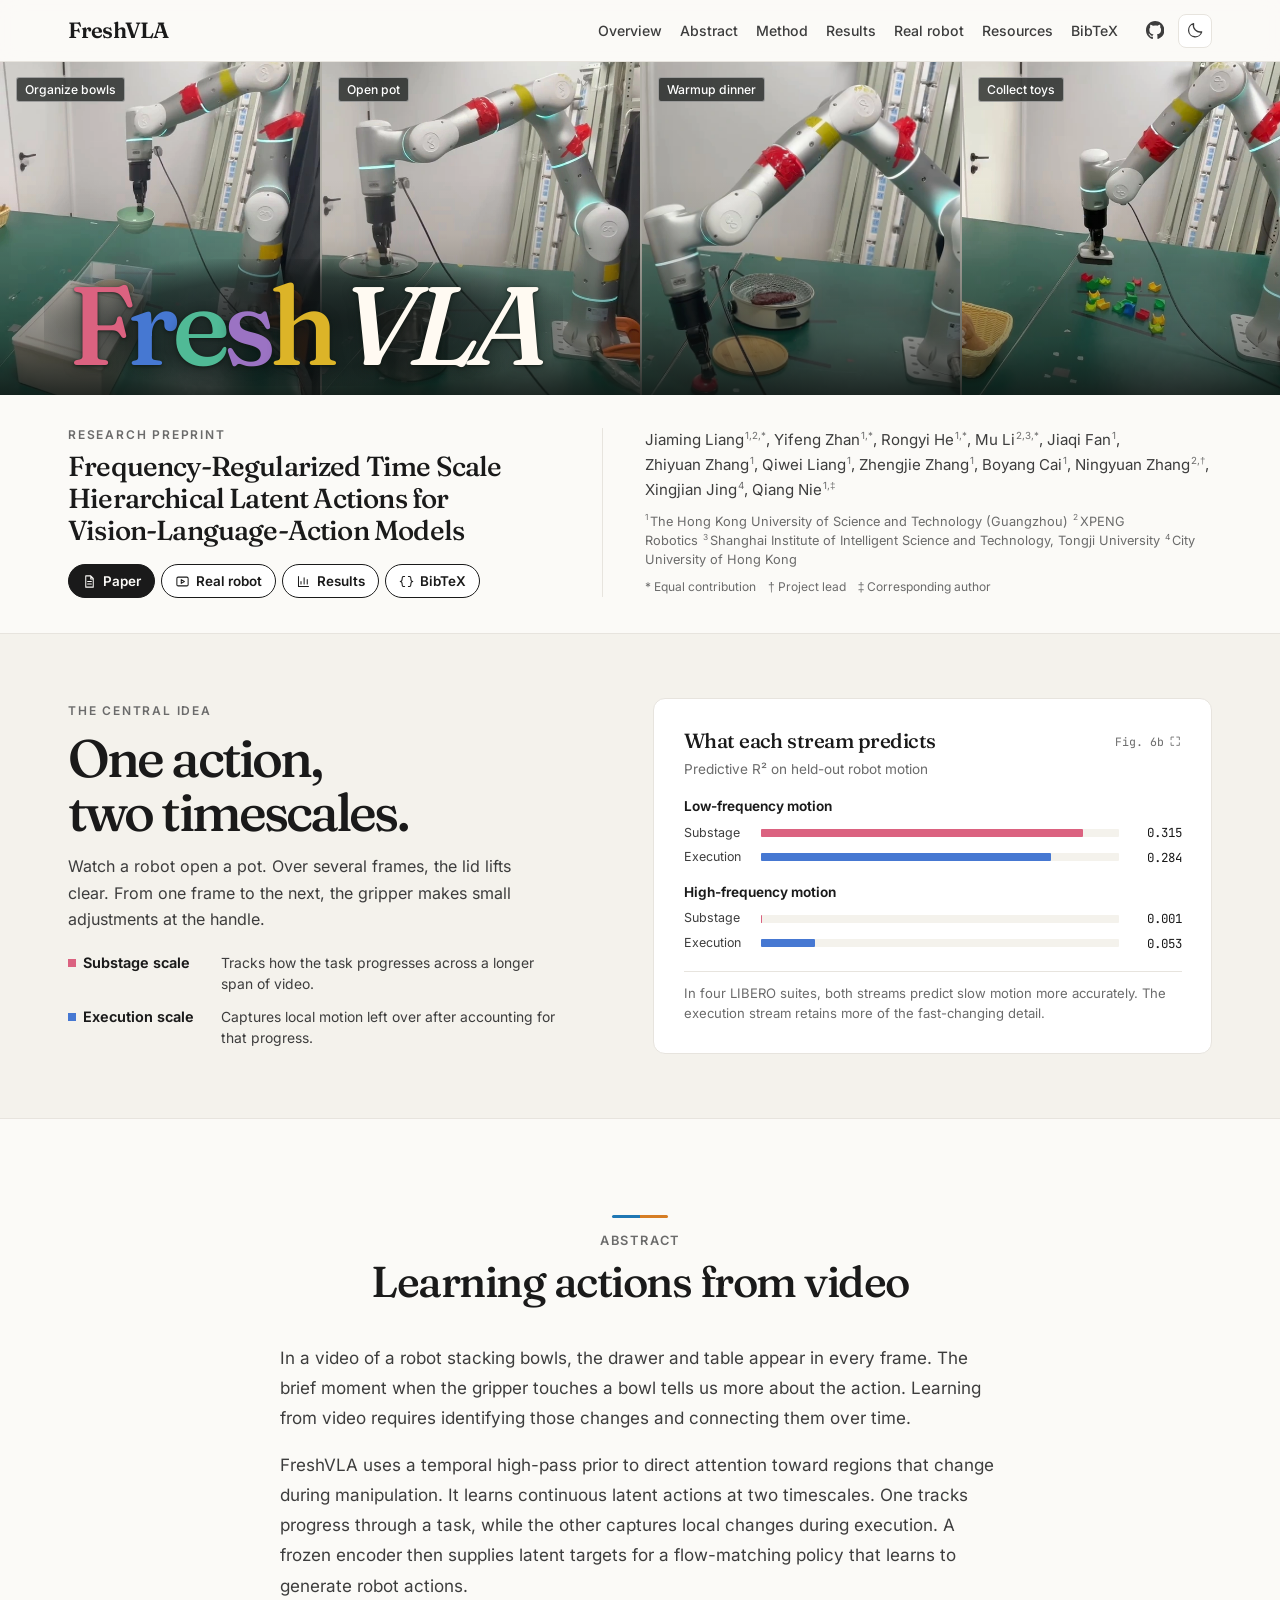
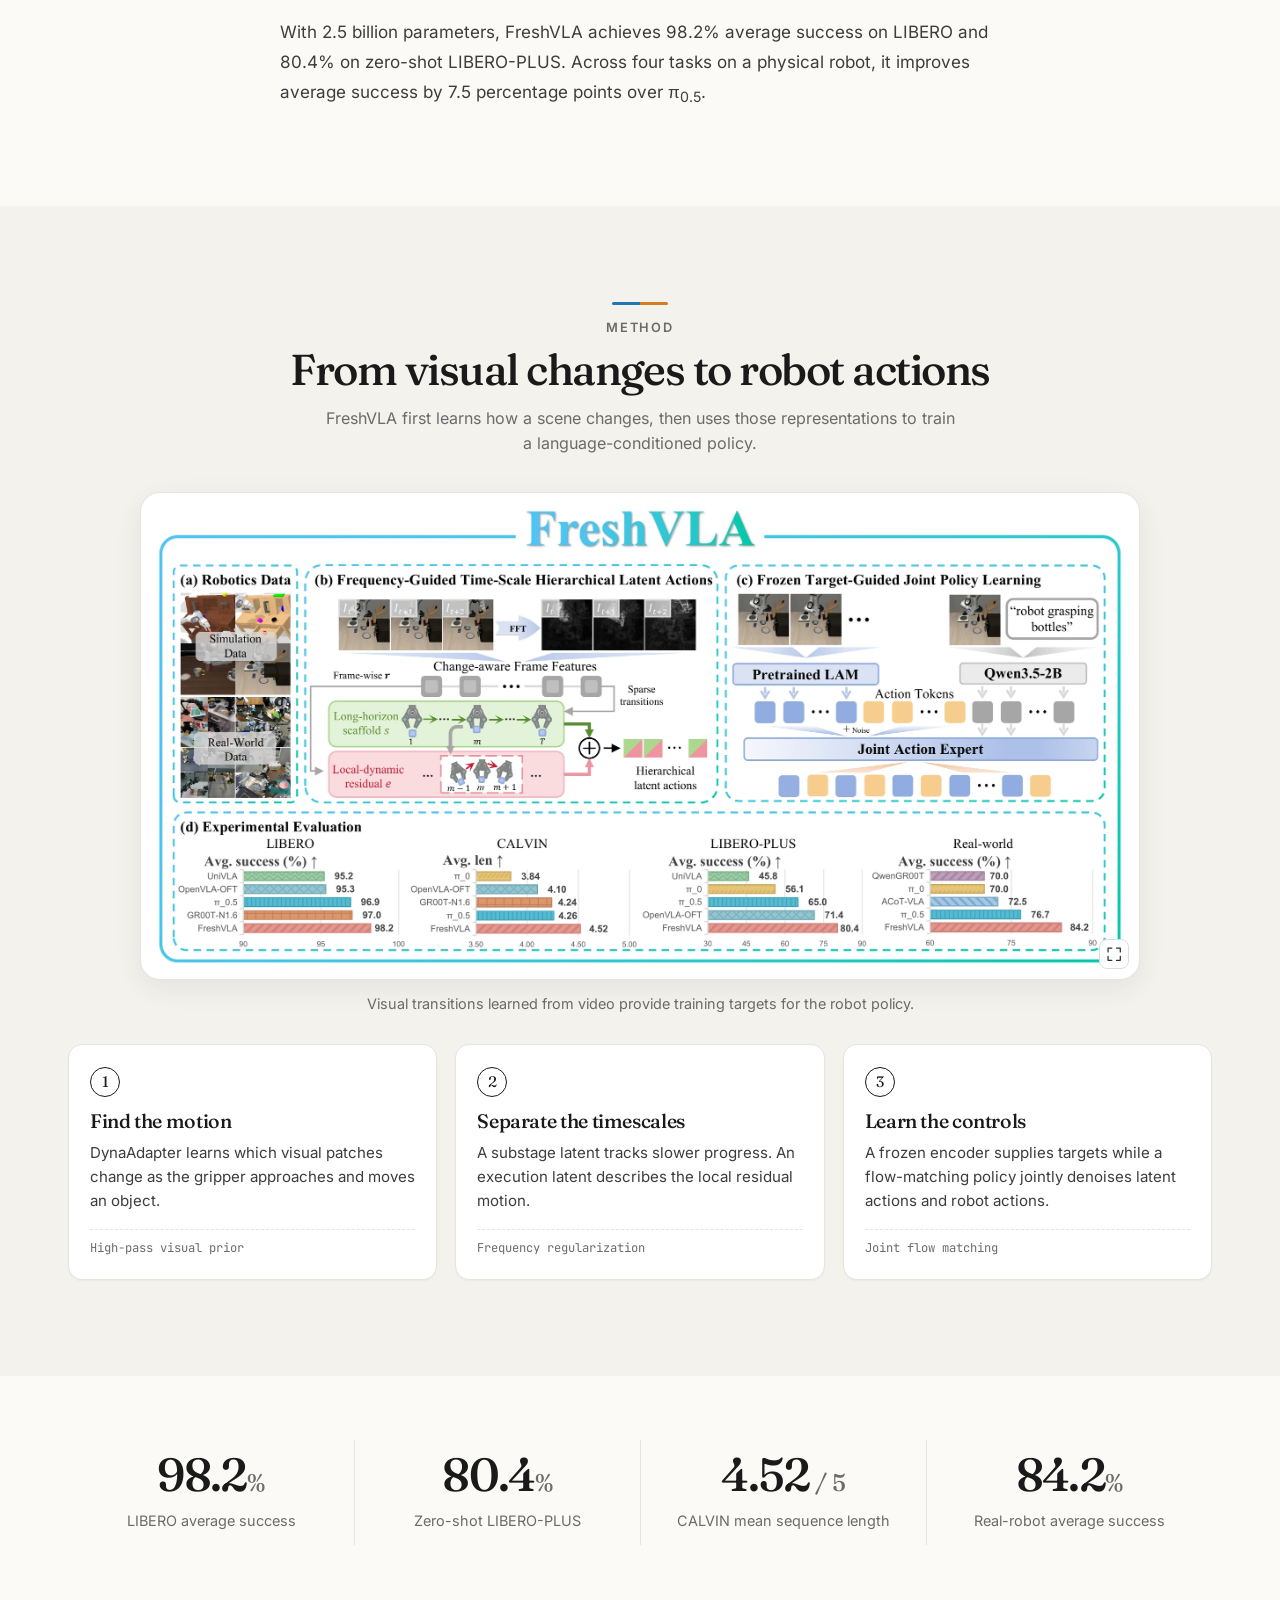
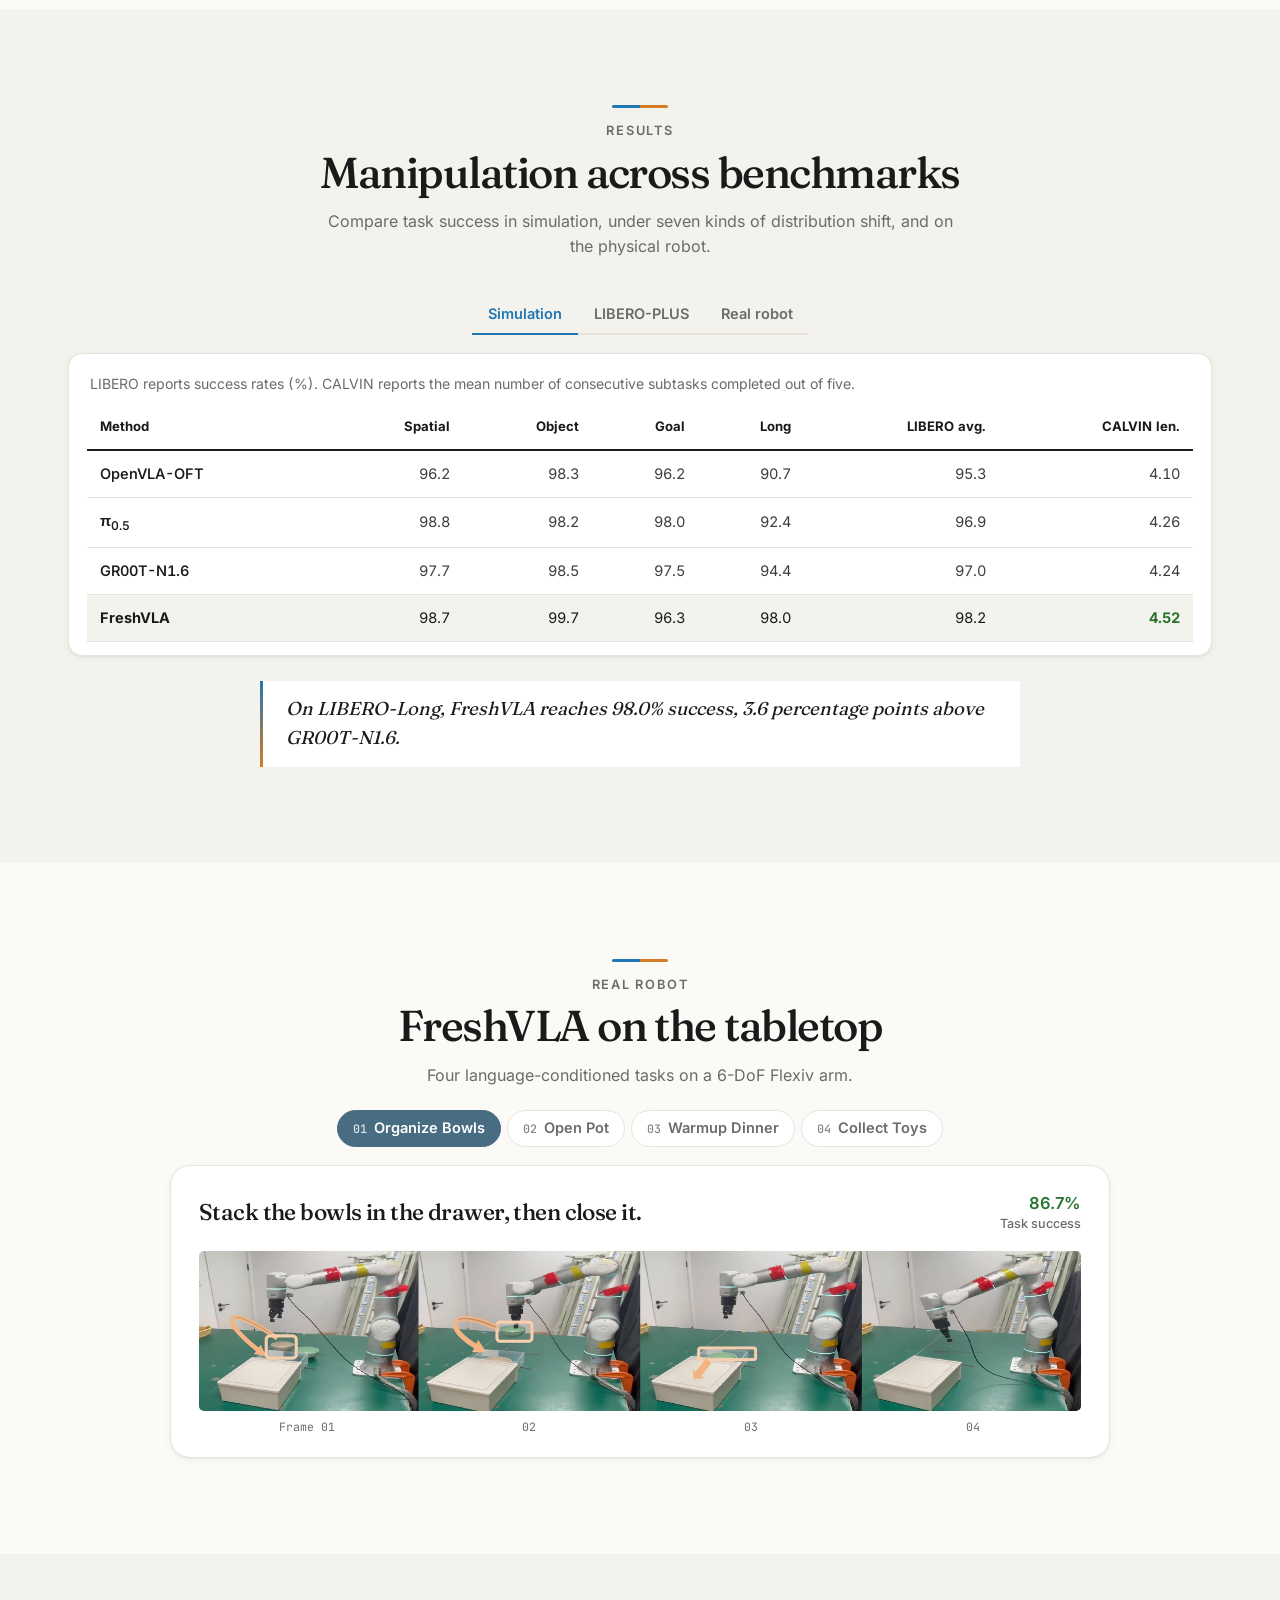
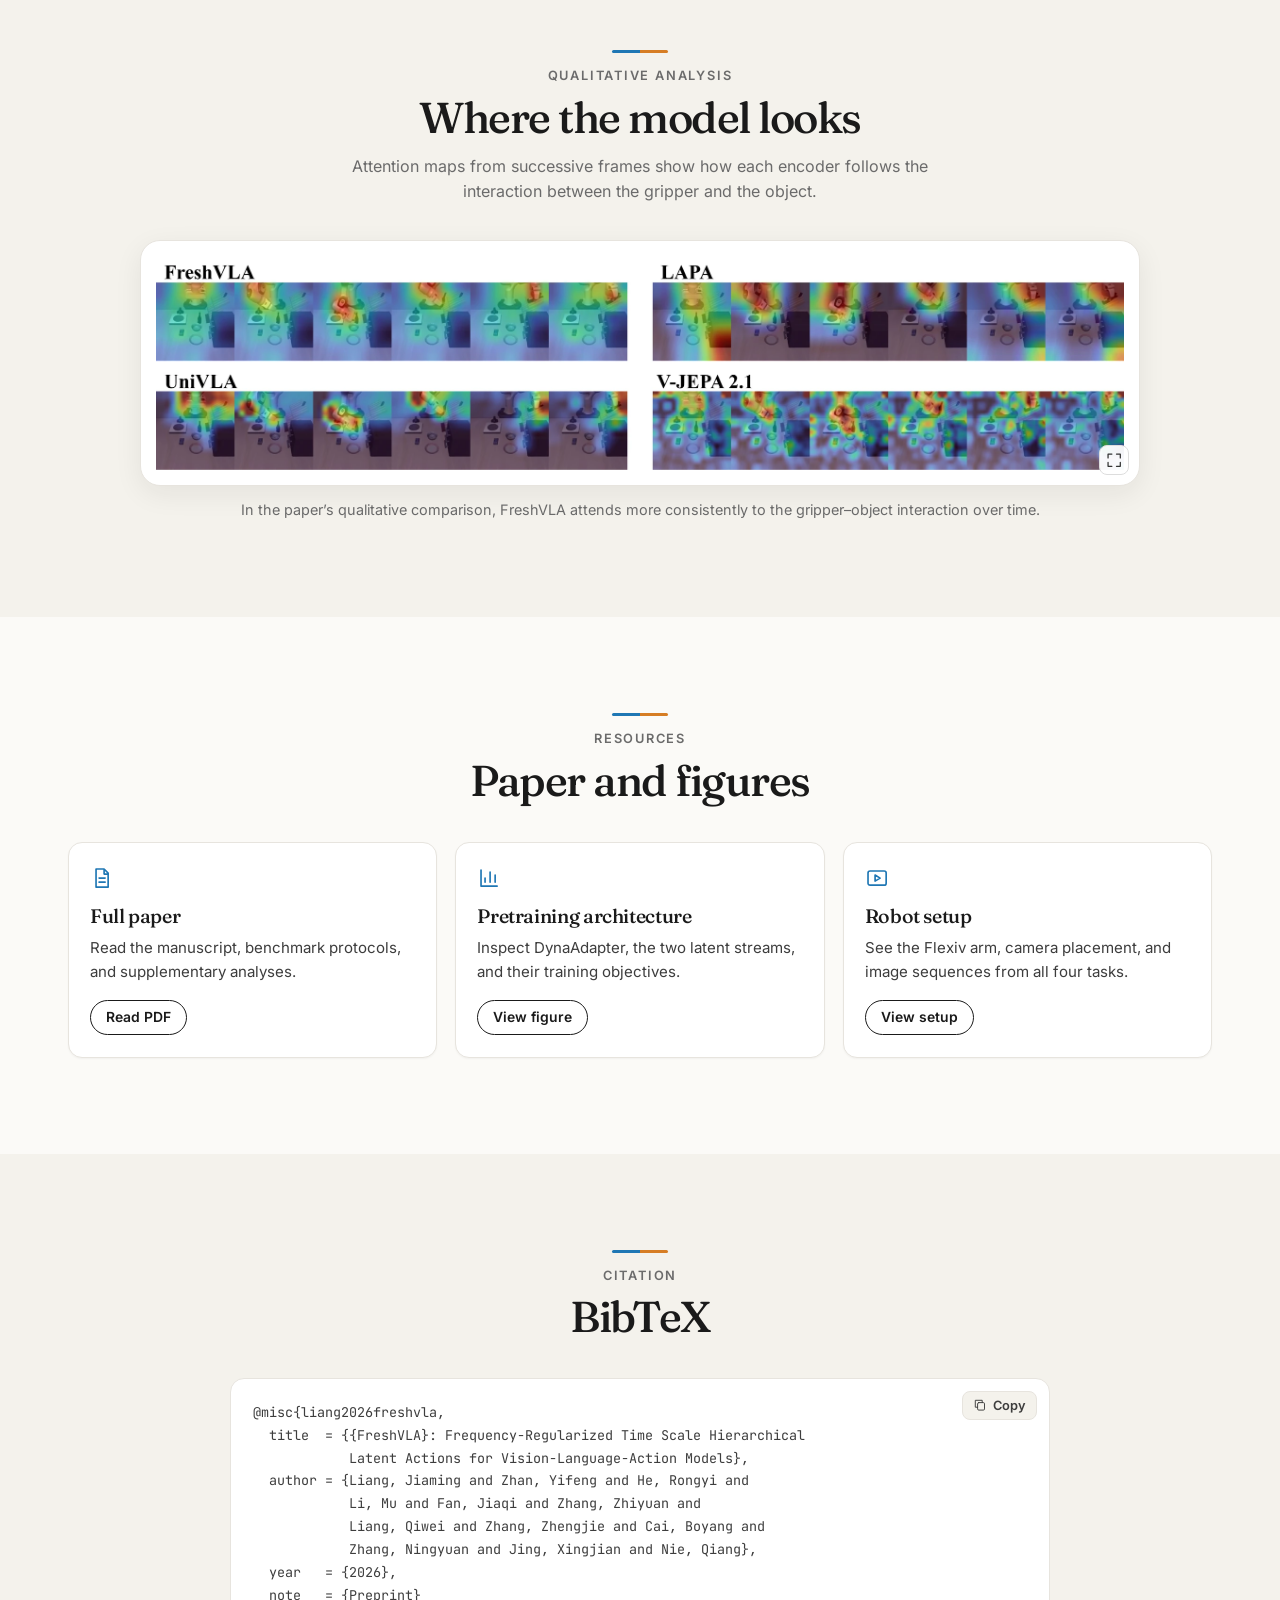
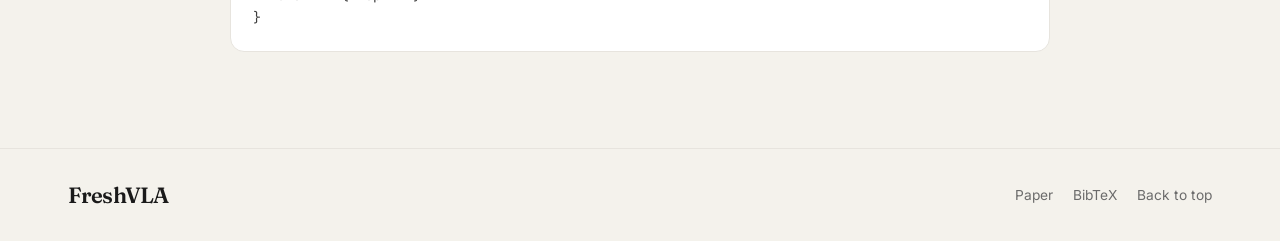
==== commit 2d09f42f: "Match the cover wordmark and timescale chart to the FreshVLA palette" ====
--- a/cover.html
+++ b/cover.html
@@ -9,7 +9,7 @@
   <link rel="preload" href="assets/fonts/fraunces.woff2" as="font" type="font/woff2" crossorigin>
   <link rel="preload" href="assets/fonts/inter.woff2" as="font" type="font/woff2" crossorigin>
   <link rel="stylesheet" href="assets/site.css">
-  <link rel="stylesheet" href="assets/cover.css">
+  <link rel="stylesheet" href="assets/cover.css?v=768cb1cc">
   <script defer src="assets/site.js"></script>
 </head>
 <body id="top" class="research-cover">
@@ -57,7 +57,7 @@
           <figcaption>Collect toys</figcaption>
         </figure>
         </div>
-        <div class="cover-signature"><h1>Fresh<span>VLA</span></h1></div>
+        <div class="cover-signature"><h1 aria-label="FreshVLA"><span class="c1">F</span><span class="c2">r</span><span class="c3">e</span><span class="c4">s</span><span class="c5">h</span><span class="cover-suffix">VLA</span></h1></div>
       </div>
       <div class="wrap paper-details">
         <div class="paper-info">
--- a/assets/cover.css
+++ b/assets/cover.css
@@ -1,10 +1,6 @@
 .research-cover {
-  --substage: #b54d44;
-  --execution: #416e97;
-}
-:root[data-mode="dark"] .research-cover {
-  --substage: #e68d81;
-  --execution: #90b7d8;
+  --substage: var(--c1);
+  --execution: var(--c2);
 }
 .research-cover .logo span {color:inherit}
 .research-cover .wrap {max-width:1192px}
@@ -61,13 +57,23 @@
   padding:0 24px 14px;
 }
 .cover-signature h1 {
+  position:relative;
+  isolation:isolate;
   width:fit-content;
   font:500 clamp(5rem,8.7vw,8.25rem)/1 var(--serif);
   letter-spacing:-.065em;
   color:#fffaf2;
-  text-shadow:0 2px 12px #10181366;
+  text-shadow:0 1px 3px #101813cc,0 2px 12px #10181366;
 }
-.cover-signature h1 span {font-style:italic}
+.cover-signature h1::before {
+  content:"";
+  position:absolute;
+  z-index:-1;
+  inset:-.09em -.22em -.05em;
+  background:radial-gradient(ellipse at center,rgba(13,19,20,.8) 8%,rgba(13,19,20,.56) 50%,transparent 77%);
+  pointer-events:none;
+}
+.cover-signature .cover-suffix {font-style:italic}
 .paper-details {
   display:grid;
   grid-template-columns: minmax(0,.87fr) minmax(0,1.13fr);
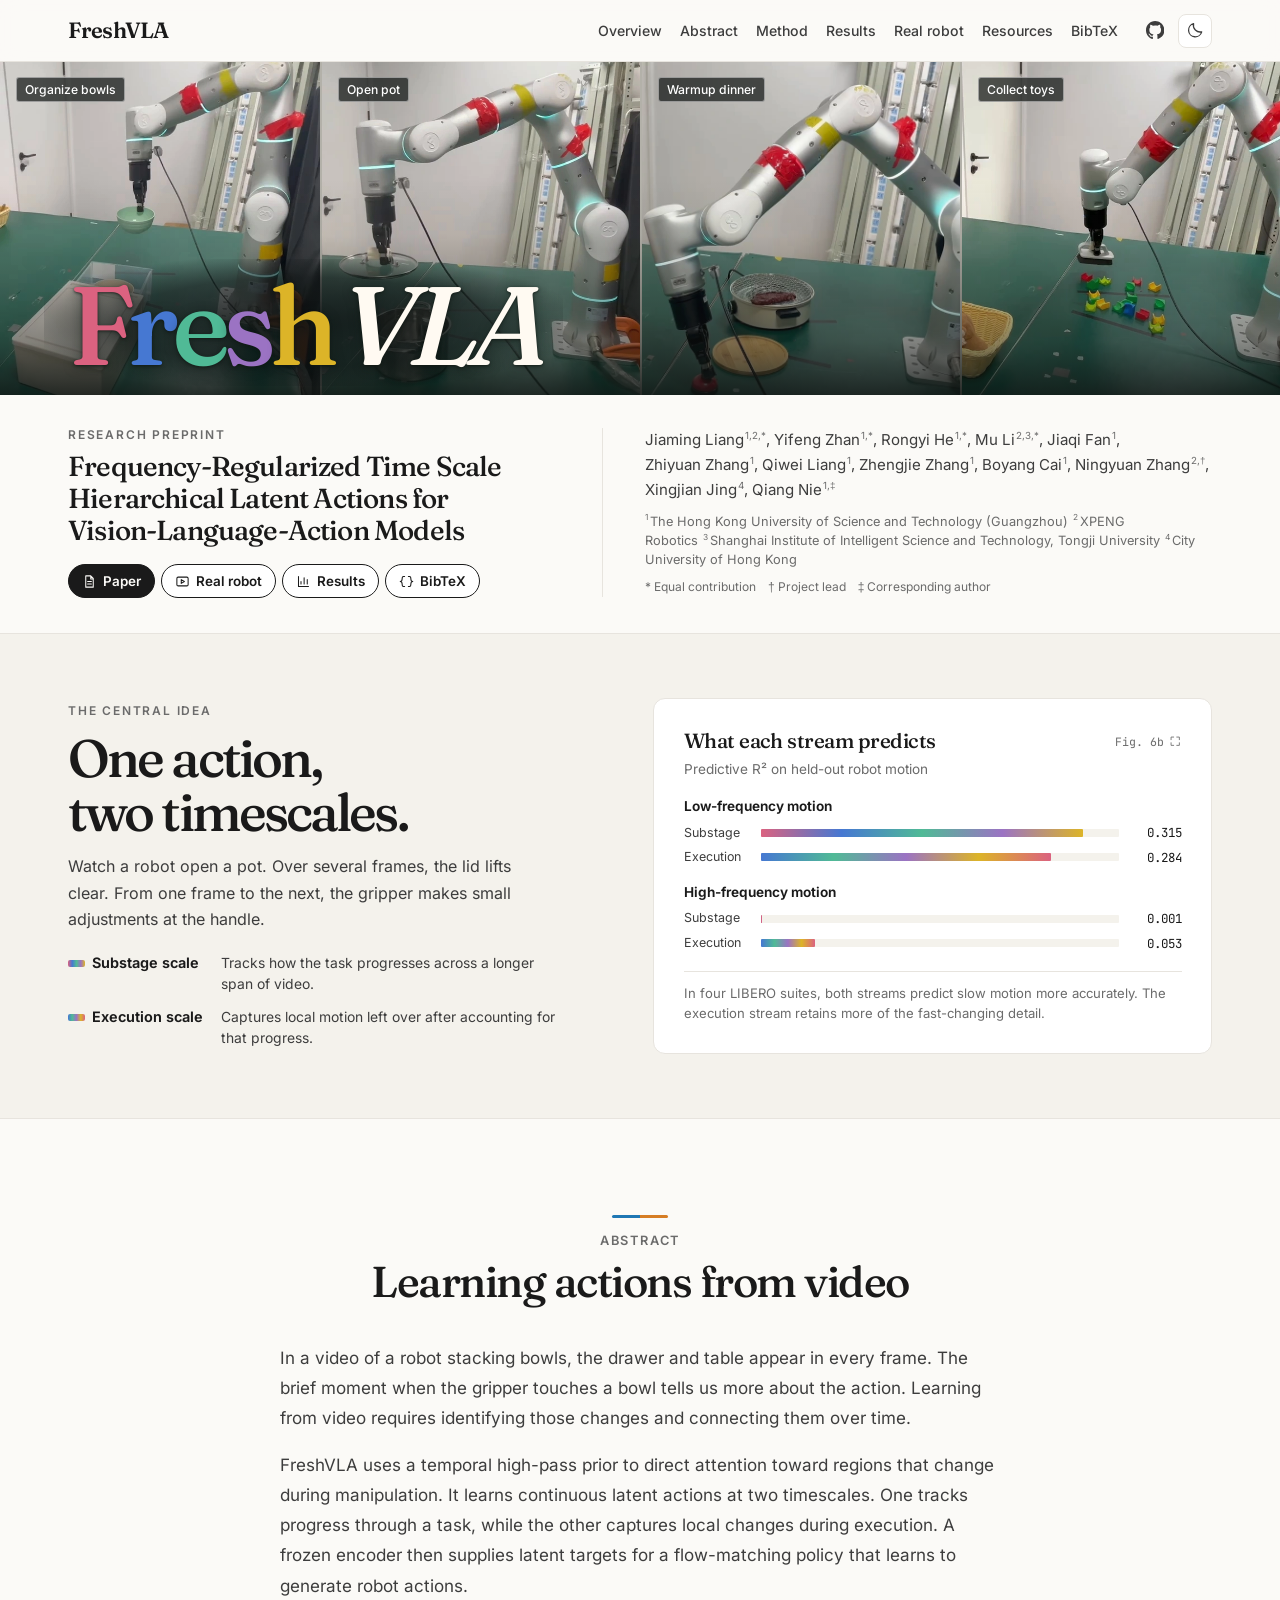
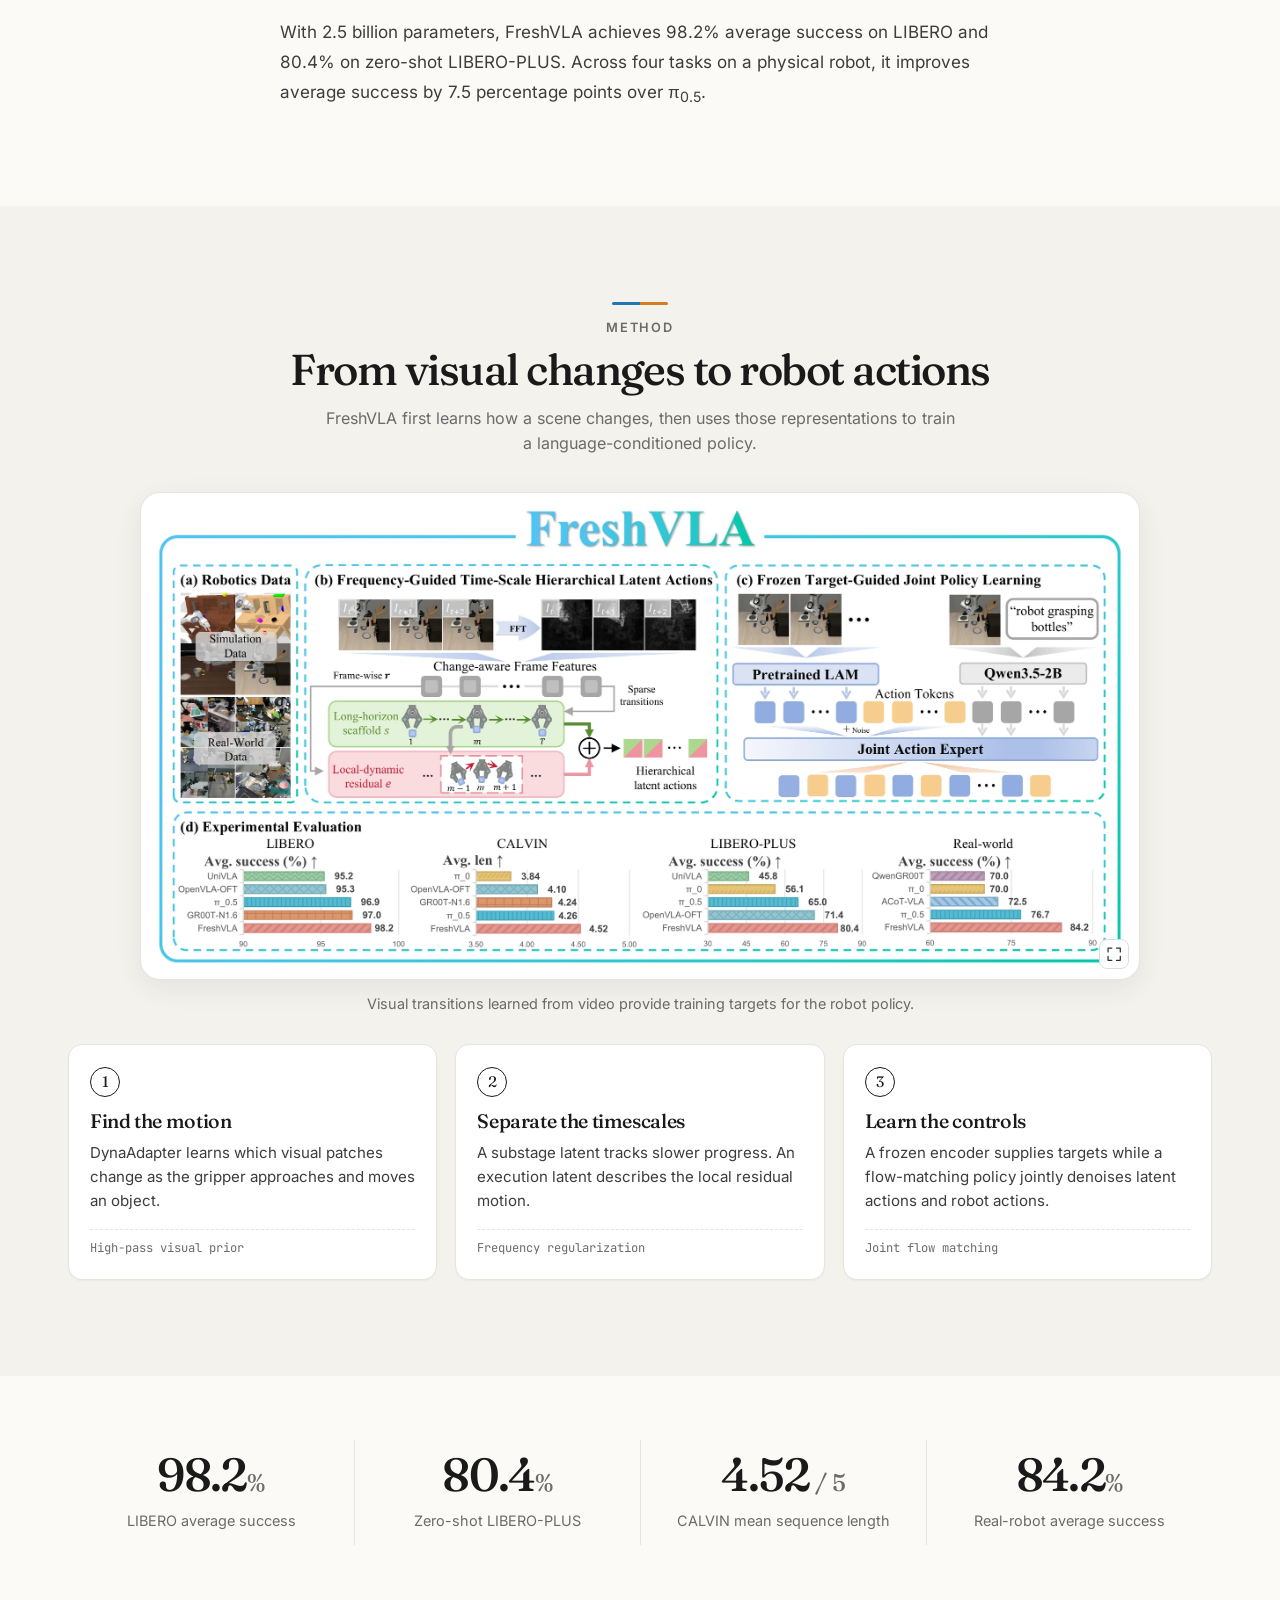
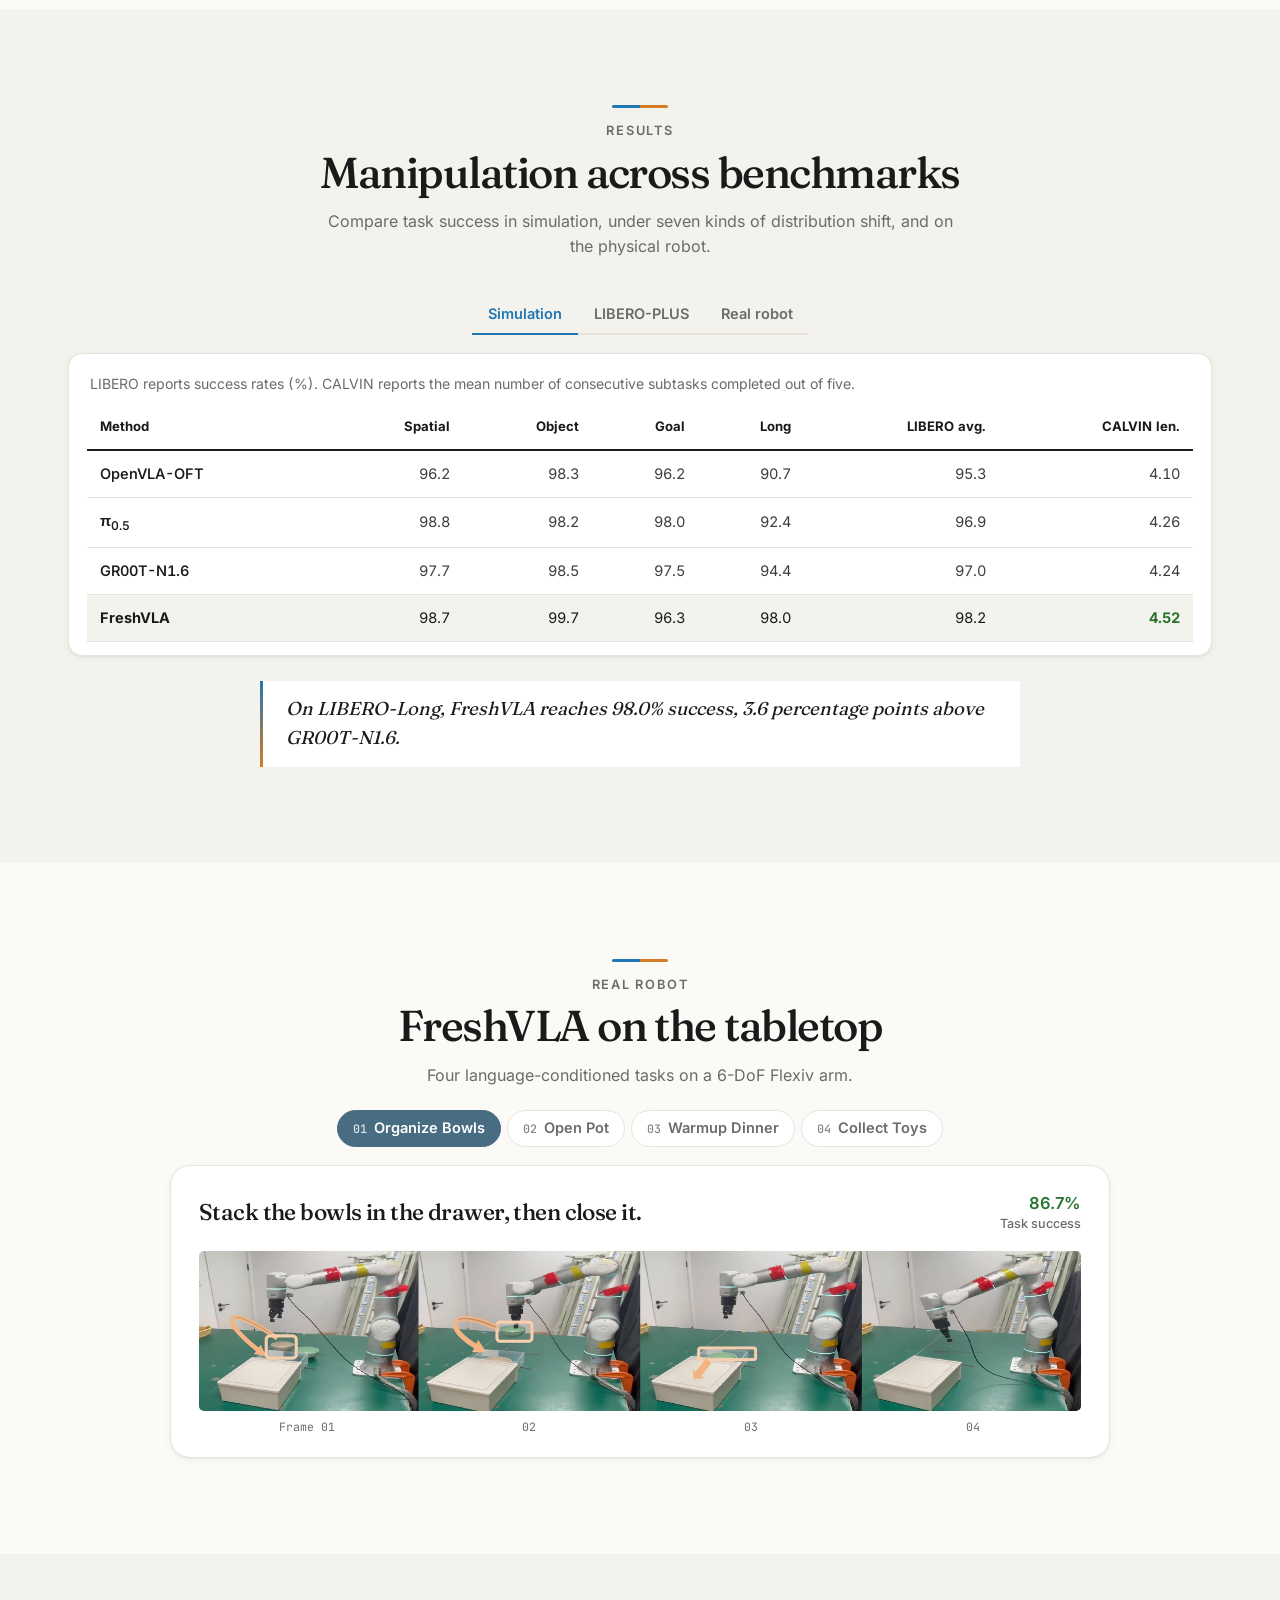
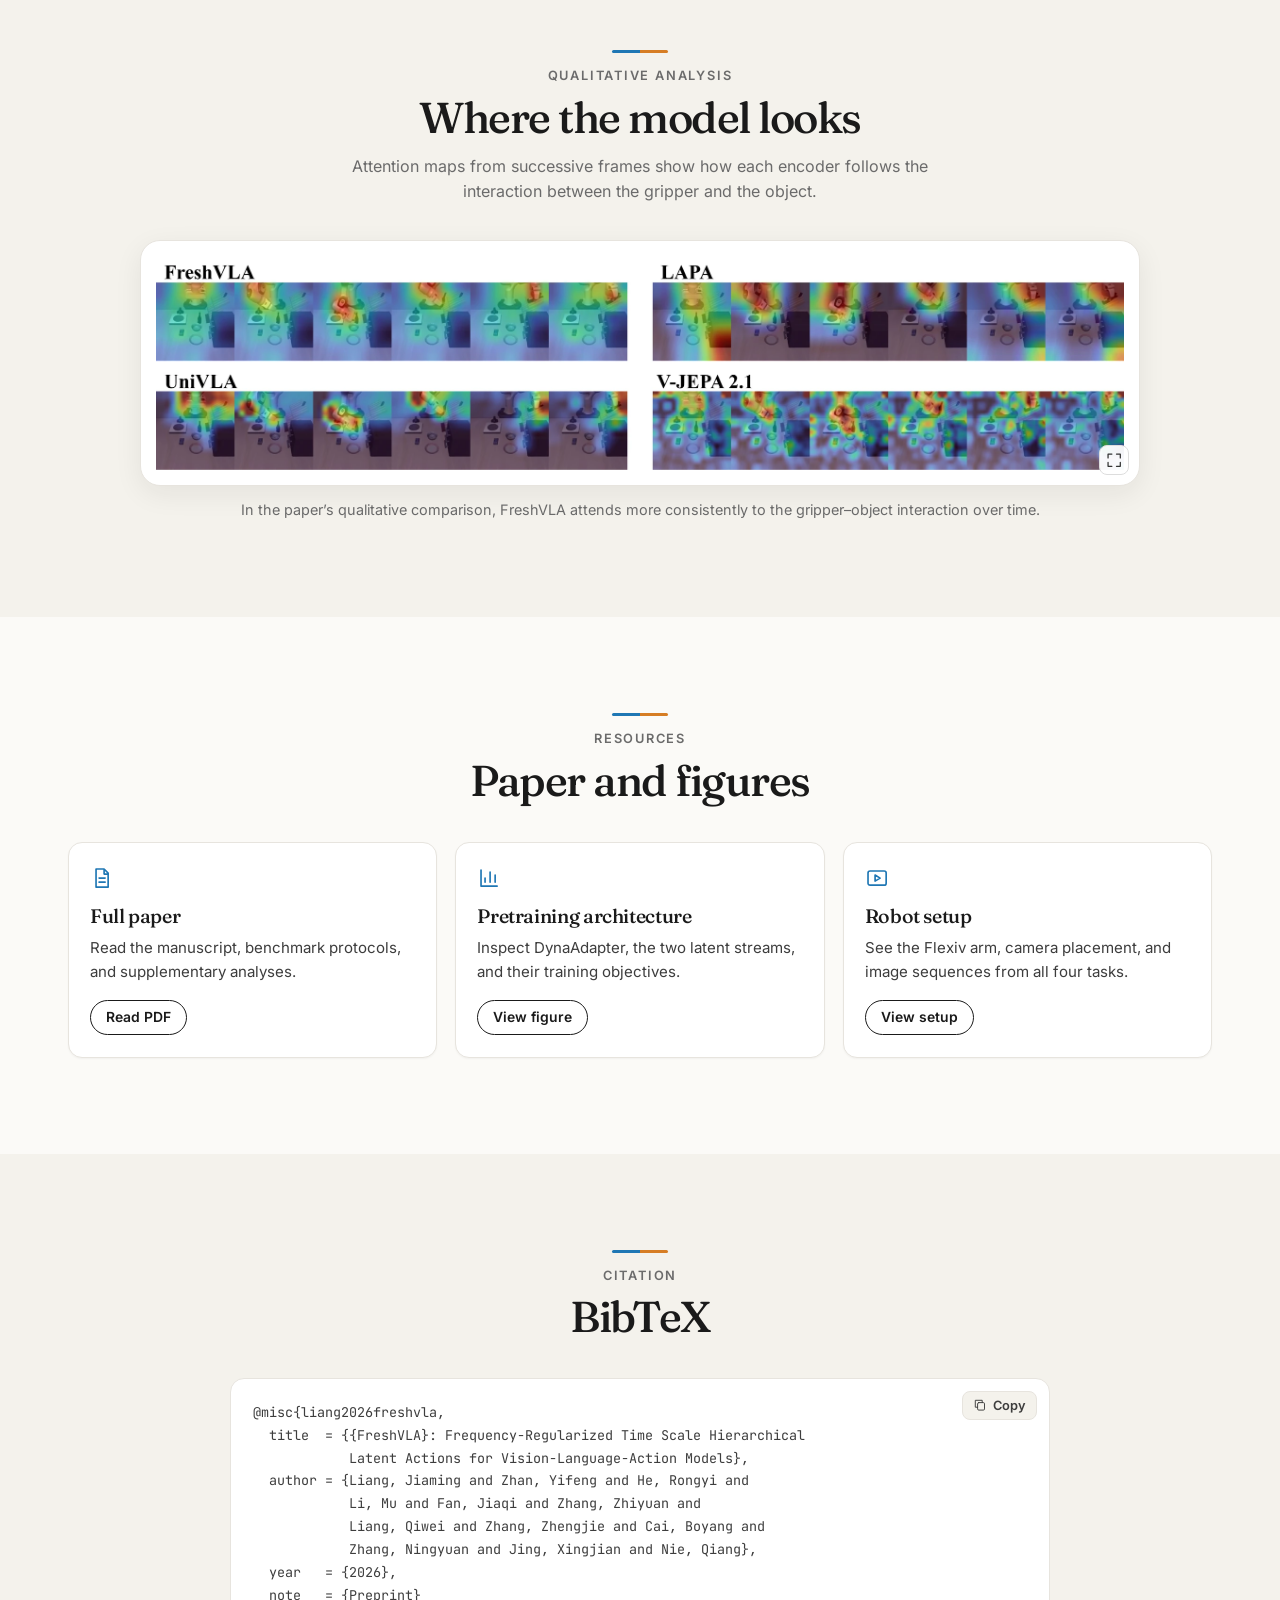
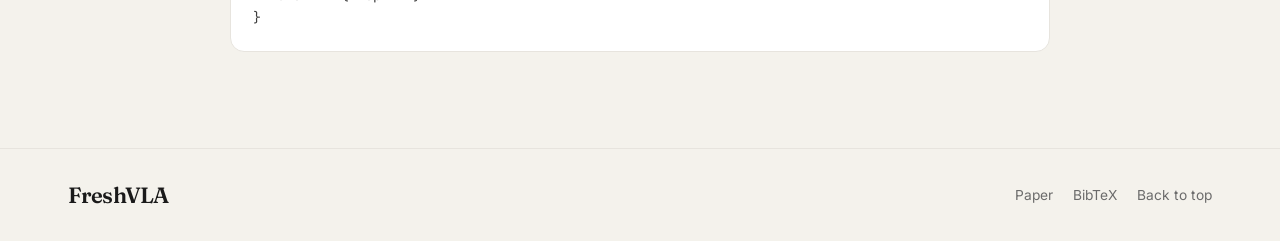
==== commit c1a2deda: "Add Fresh gradients to the probe chart and fade sections on scroll" ====
--- a/cover.html
+++ b/cover.html
@@ -9,8 +9,9 @@
   <link rel="preload" href="assets/fonts/fraunces.woff2" as="font" type="font/woff2" crossorigin>
   <link rel="preload" href="assets/fonts/inter.woff2" as="font" type="font/woff2" crossorigin>
   <link rel="stylesheet" href="assets/site.css">
-  <link rel="stylesheet" href="assets/cover.css?v=768cb1cc">
+  <link rel="stylesheet" href="assets/cover.css?v=1ace46fe">
   <script defer src="assets/site.js"></script>
+  <script defer src="assets/cover-motion.js?v=401ab077"></script>
 </head>
 <body id="top" class="research-cover">
   <a class="skip" href="#main">Skip to content</a>
--- a/assets/cover.css
+++ b/assets/cover.css
@@ -1,6 +1,6 @@
 .research-cover {
-  --substage: var(--c1);
-  --execution: var(--c2);
+  --substage: linear-gradient(90deg,var(--c1),var(--c2),var(--c3),var(--c4),var(--c5));
+  --execution: linear-gradient(90deg,var(--c2),var(--c3),var(--c4),var(--c5),var(--c1));
 }
 .research-cover .logo span {color:inherit}
 .research-cover .wrap {max-width:1192px}
@@ -117,7 +117,7 @@
 .streams div {display:grid;grid-template-columns:141px minmax(0,1fr);gap:12px;align-items:baseline}
 .streams dt {font-size:.9rem;font-weight:650;white-space:nowrap}
 .streams dd {margin:0;color:var(--soft);font-size:.87rem;line-height:1.5}
-.streams i {display:inline-block;width:8px;height:8px;margin:0 7px 1px 0}
+.streams i {display:inline-block;width:17px;height:7px;margin:0 7px 1px 0;border-radius:2px}
 .substage-swatch,.substage-bar {background:var(--substage)}
 .execution-swatch,.execution-bar {background:var(--execution)}
 .probe {
@@ -136,12 +136,16 @@
 .probe-measure {display:grid;grid-template-columns:67px 1fr 4.8ch;align-items:center;gap:10px;padding:2px 0}
 .stream-label {font-size:.78rem;color:var(--soft)}
 .bar-track {height:8px;background:var(--band);border-radius:1px}
-.bar-track i {display:block;height:100%;min-width:1px;border-radius:inherit}
+.bar-track i {display:block;height:100%;min-width:1px;border-radius:inherit;background-size:max(32px,100%) 100%;background-repeat:no-repeat}
 .probe-value {font:400 .78rem var(--mono);text-align:right}
 .probe figcaption {margin-top:15px;padding-top:11px;border-top:1px solid var(--line);text-align:left;color:var(--muted);font-size:.82rem;line-height:1.55}
 .research-cover #abstract {background:var(--paper)}
 .research-cover #method {background:var(--band)}
 .research-cover .robot-section {padding-block:clamp(3.5rem,8vw,6rem)}
+@media screen and (prefers-reduced-motion:no-preference) {
+  [data-scroll-fade] {opacity:var(--scroll-opacity,1)}
+  [data-scroll-fade]:focus-visible,[data-scroll-fade]:has(:focus-visible) {opacity:1}
+}
 @media(min-width:769px) and (max-width:920px) {
   .research-cover .nav-links a {padding-inline:5px;font-size:.82rem}
   .paper-details {grid-template-columns:.9fr 1.1fr;gap:22px}
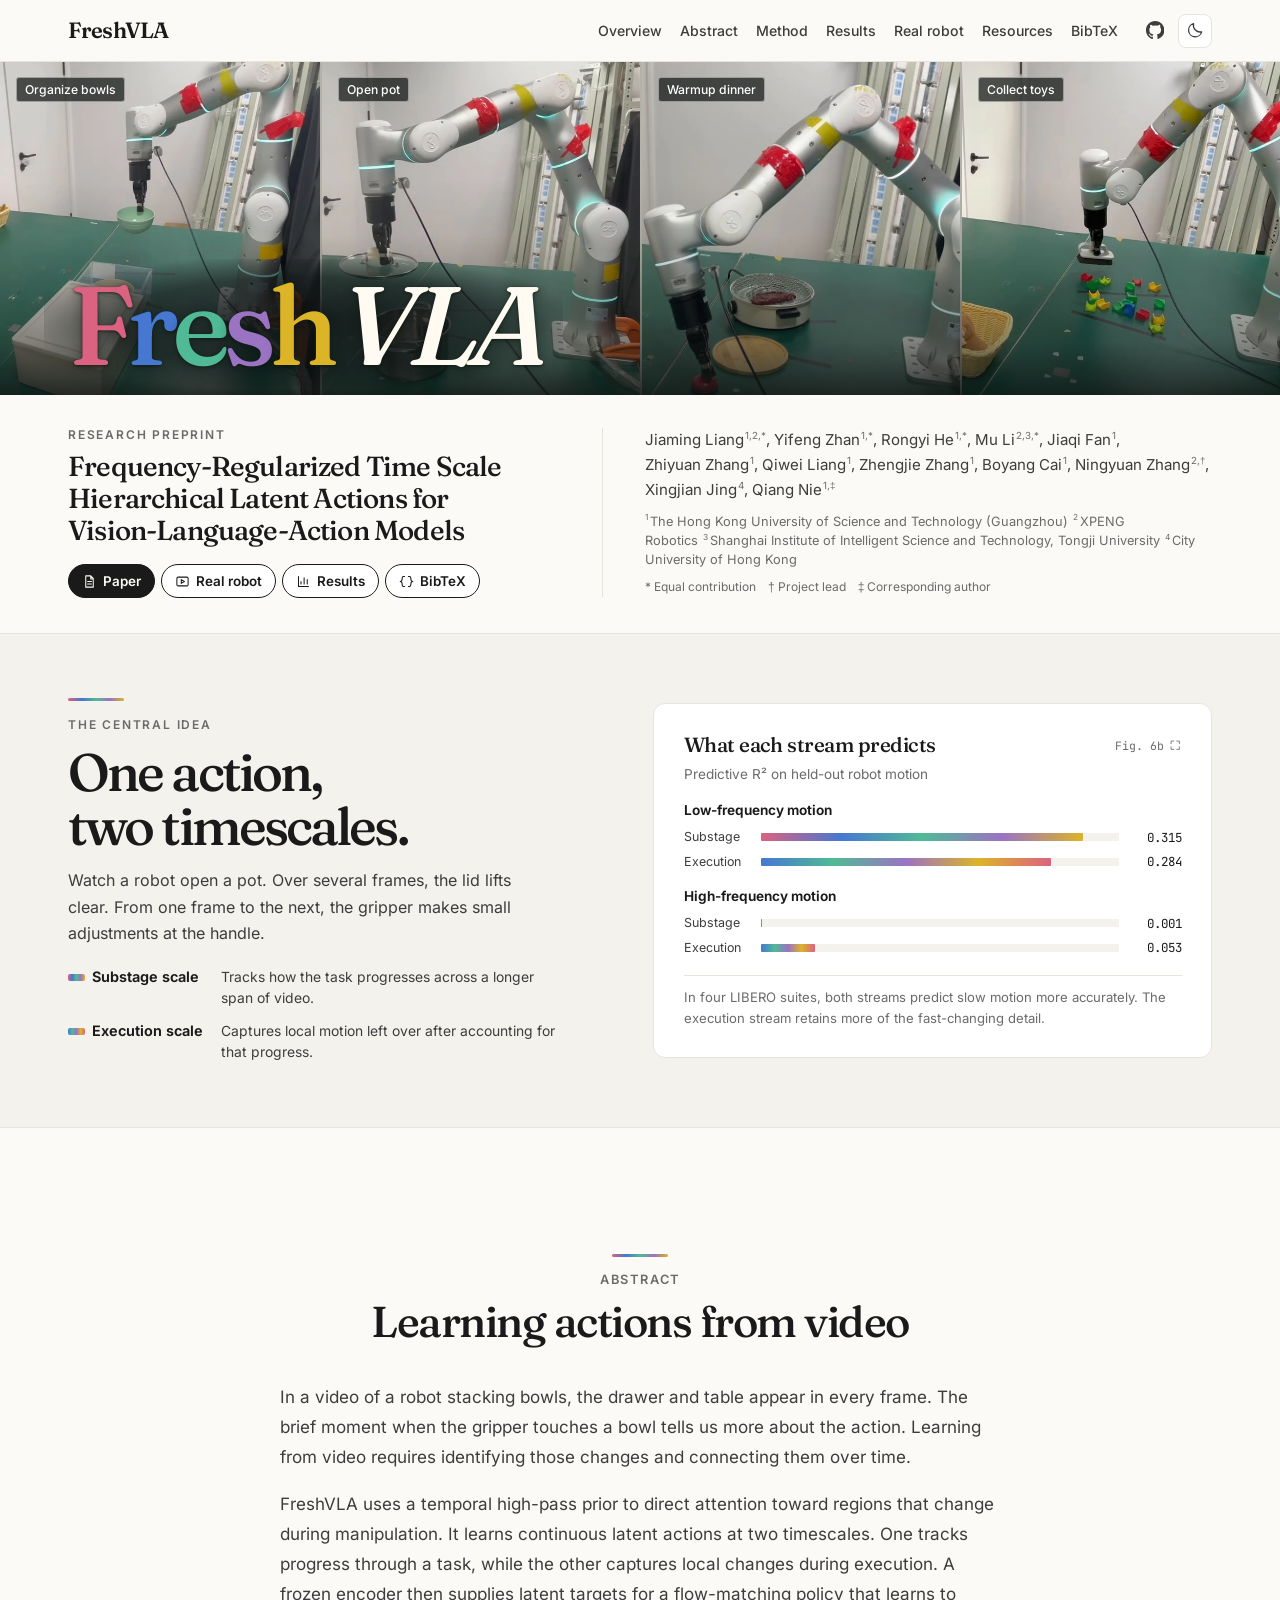
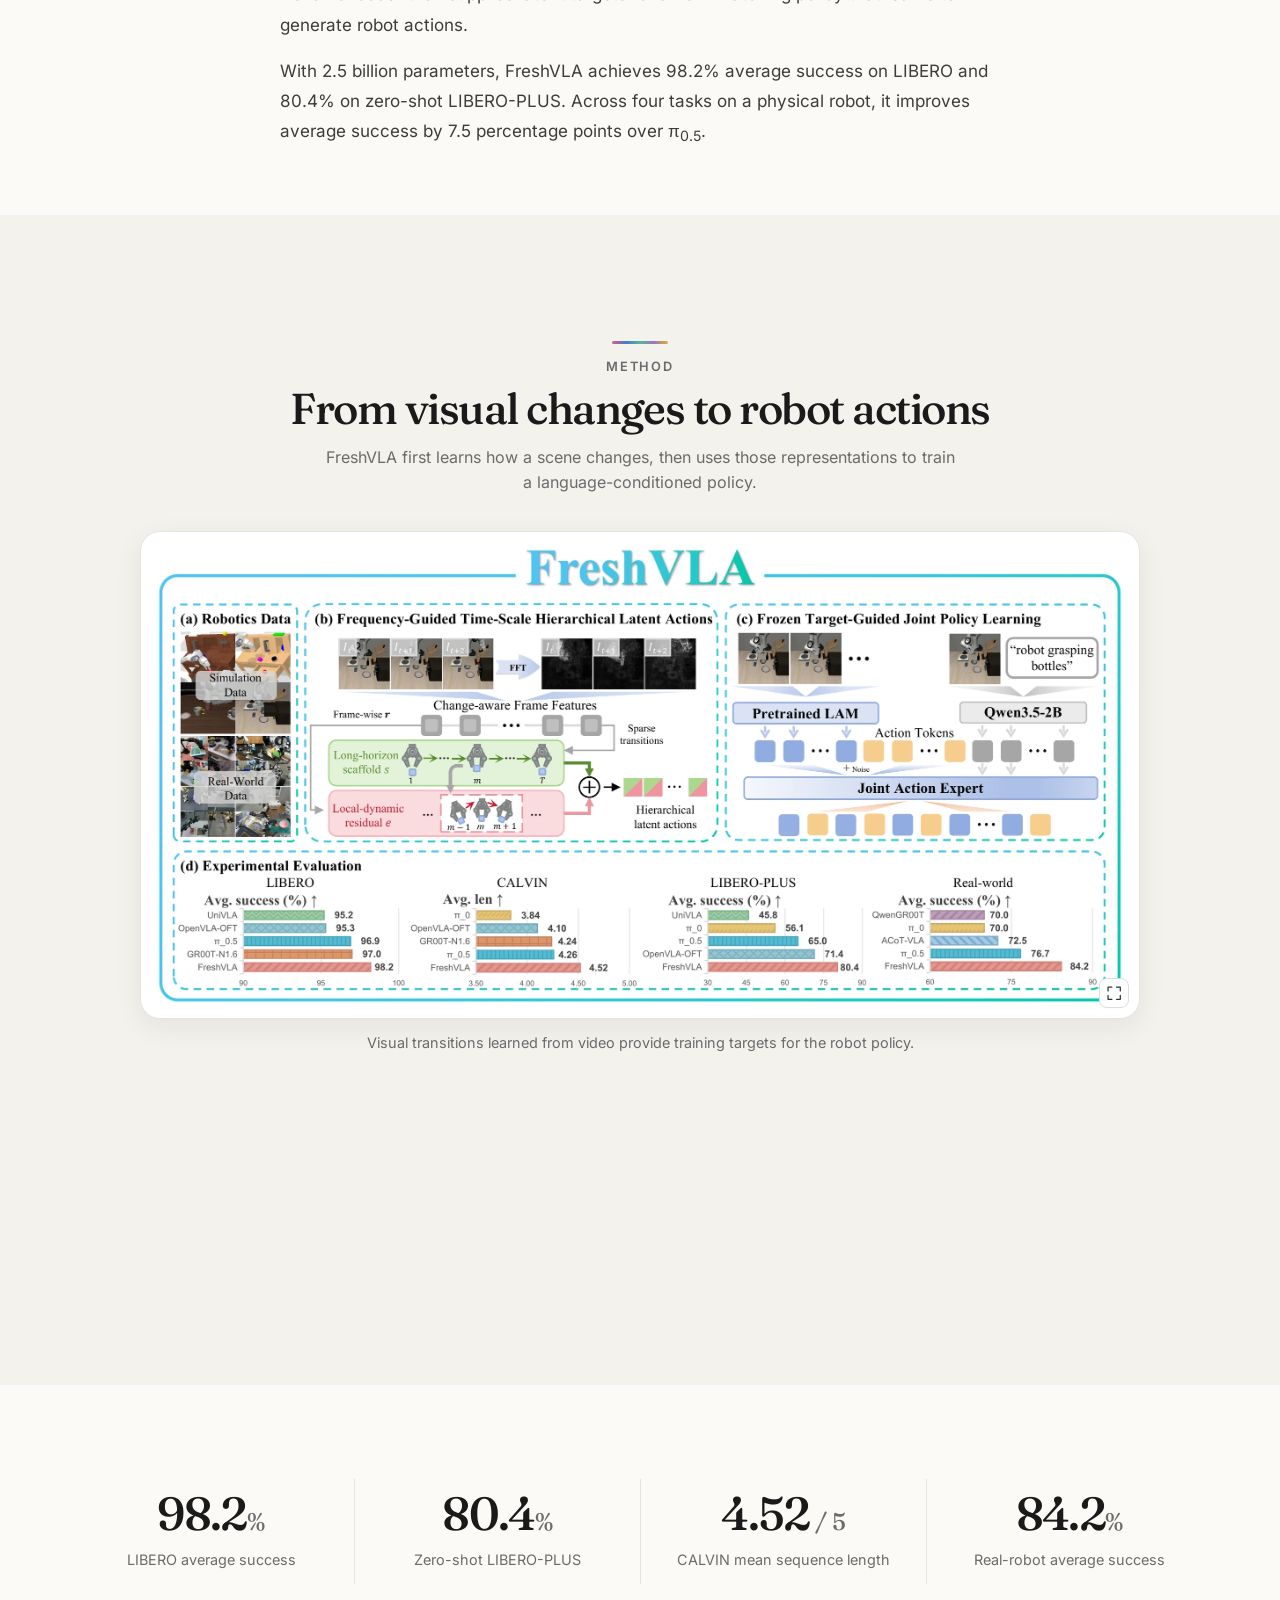
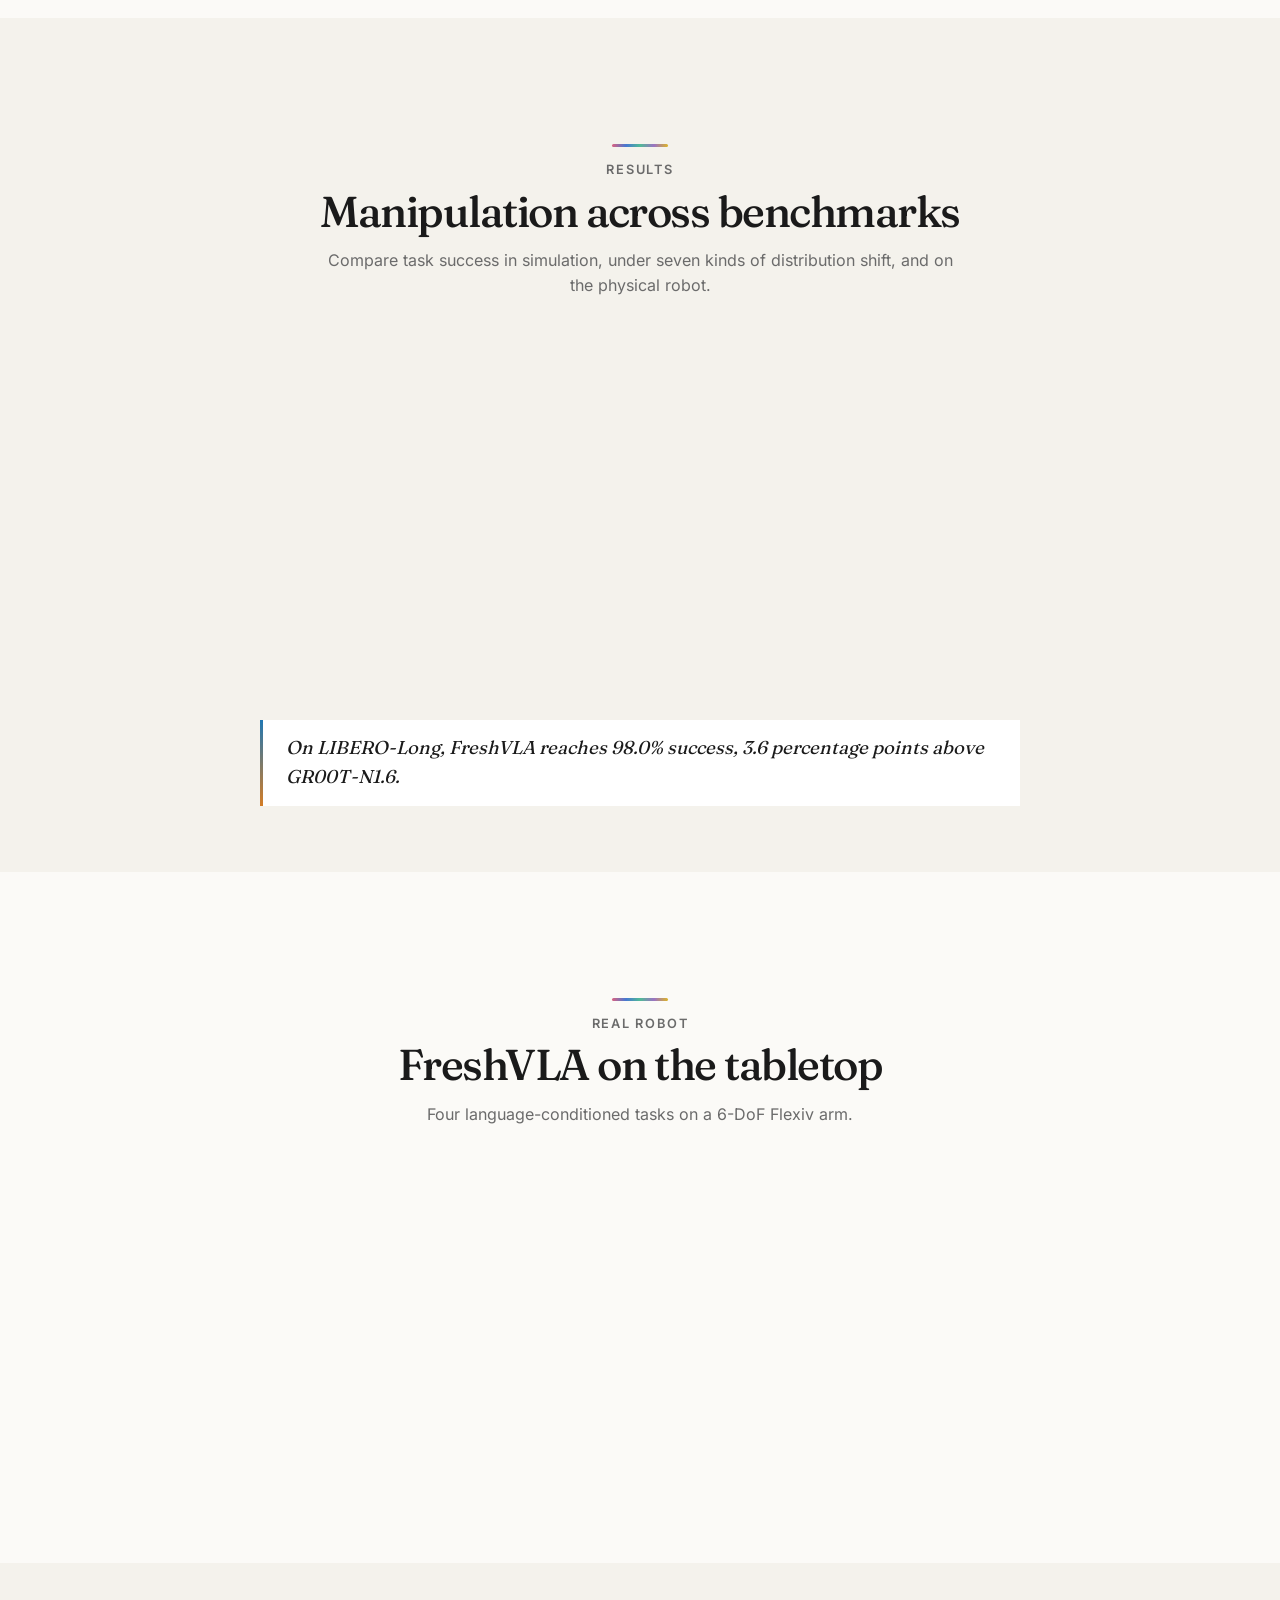
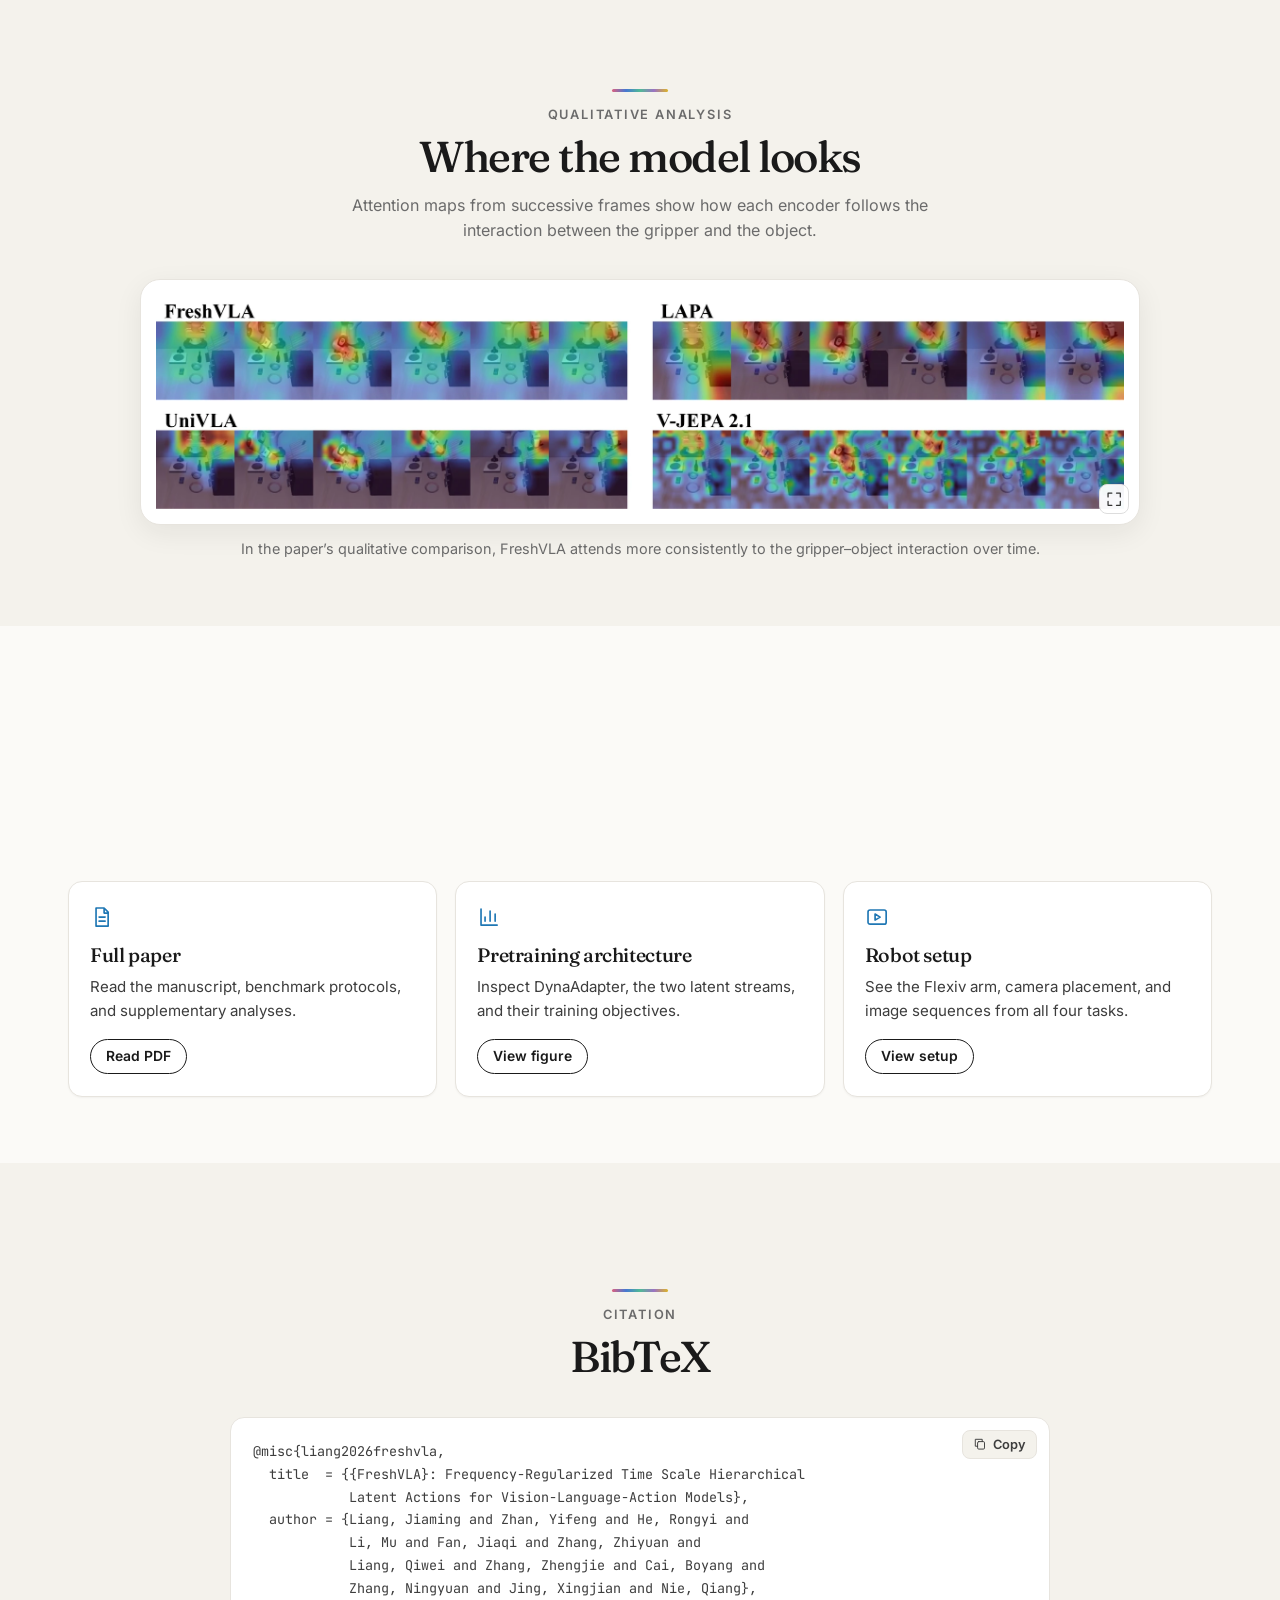
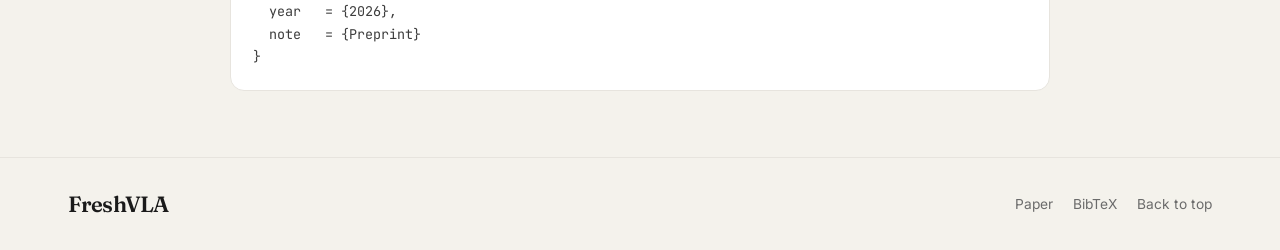
==== commit dd36b8ef: "Make section transitions visible and unify tabs and dividers with the cover palette" ====
--- a/cover.html
+++ b/cover.html
@@ -9,9 +9,9 @@
   <link rel="preload" href="assets/fonts/fraunces.woff2" as="font" type="font/woff2" crossorigin>
   <link rel="preload" href="assets/fonts/inter.woff2" as="font" type="font/woff2" crossorigin>
   <link rel="stylesheet" href="assets/site.css">
-  <link rel="stylesheet" href="assets/cover.css?v=1ace46fe">
+  <link rel="stylesheet" href="assets/cover.css?v=7e8ecb64">
   <script defer src="assets/site.js"></script>
-  <script defer src="assets/cover-motion.js?v=401ab077"></script>
+  <script defer src="assets/cover-motion.js?v=811efe4d"></script>
 </head>
 <body id="top" class="research-cover">
   <a class="skip" href="#main">Skip to content</a>
--- a/assets/cover.css
+++ b/assets/cover.css
@@ -1,5 +1,6 @@
 .research-cover {
-  --substage: linear-gradient(90deg,var(--c1),var(--c2),var(--c3),var(--c4),var(--c5));
+  --fresh-gradient: linear-gradient(90deg,var(--c1),var(--c2),var(--c3),var(--c4),var(--c5));
+  --substage: var(--fresh-gradient);
   --execution: linear-gradient(90deg,var(--c2),var(--c3),var(--c4),var(--c5),var(--c1));
 }
 .research-cover .logo span {color:inherit}
@@ -142,9 +143,79 @@
 .research-cover #abstract {background:var(--paper)}
 .research-cover #method {background:var(--band)}
 .research-cover .robot-section {padding-block:clamp(3.5rem,8vw,6rem)}
+.research-cover .eyebrow::before,
+.research-cover .idea>.paper-kind::before {
+  content:"";
+  display:block;
+  width:56px;
+  height:3px;
+  margin-bottom:16px;
+  border-radius:2px;
+  background:var(--fresh-gradient);
+}
+.research-cover .results-tabs .tablist {gap:6px}
+.research-cover .tabs .tablist button {
+  --tab-wash:color-mix(in srgb,var(--surface) 76%,transparent);
+  --tab-edge:color-mix(in srgb,var(--surface) 25%,transparent);
+  border:1px solid transparent;
+  border-radius:999px;
+  color:var(--ink);
+  background:
+    linear-gradient(var(--tab-wash),var(--tab-wash)) padding-box,
+    linear-gradient(var(--tab-edge),var(--tab-edge)) border-box,
+    var(--fresh-gradient) border-box;
+}
+.research-cover .tabs .tablist button:hover:not([aria-selected="true"]) {
+  --tab-wash:color-mix(in srgb,var(--surface) 61%,transparent);
+  --tab-edge:transparent;
+}
+.research-cover .tabs .tablist button[aria-selected="true"] {
+  --tab-wash:color-mix(in srgb,var(--surface) 32%,transparent);
+  --tab-edge:transparent;
+  box-shadow:inset 0 0 0 1px var(--ink);
+  text-decoration:underline;
+  text-decoration-thickness:2px;
+  text-underline-offset:.19em;
+}
+:root[data-mode="dark"] .research-cover .tabs .tablist button[aria-selected="true"] {
+  --tab-wash:color-mix(in srgb,var(--surface) 58%,transparent);
+}
+.research-cover .tabs .tablist button:focus-visible {outline:3px solid var(--ink);outline-offset:3px}
+@media(forced-colors:active) {
+  .research-cover .tabs .tablist button,
+  .research-cover .tabs .tablist button:hover:not([aria-selected="true"]) {
+    forced-color-adjust:none;
+    color:ButtonText;
+    background:ButtonFace;
+    border-color:ButtonText;
+  }
+  .research-cover .tabs .tablist button[aria-selected="true"] {
+    background:Highlight;
+    color:HighlightText;
+    border-color:Highlight;
+  }
+  .research-cover .tabs .tablist button:focus-visible {outline-color:Highlight}
+  .research-cover .eyebrow::before,
+  .research-cover .idea>.paper-kind::before {background:CanvasText;forced-color-adjust:none}
+}
 @media screen and (prefers-reduced-motion:no-preference) {
-  [data-scroll-fade] {opacity:var(--scroll-opacity,1)}
-  [data-scroll-fade]:focus-visible,[data-scroll-fade]:has(:focus-visible) {opacity:1}
+  [data-scroll-fade] {
+    opacity:1;
+    translate:0 0;
+    transition:opacity .78s cubic-bezier(.25,.6,.32,1),translate .78s cubic-bezier(.2,.7,.3,1);
+  }
+  [data-scroll-fade="above"],[data-scroll-fade="below"] {
+    opacity:0;
+    transition-duration:.44s;
+    transition-timing-function:ease-in-out;
+  }
+  [data-scroll-fade="above"] {translate:0 -30px}
+  [data-scroll-fade="below"] {translate:0 30px}
+  [data-scroll-fade]:focus-visible,[data-scroll-fade]:has(:focus-visible) {
+    opacity:1;
+    translate:0 0;
+    transition:none;
+  }
 }
 @media(min-width:769px) and (max-width:920px) {
   .research-cover .nav-links a {padding-inline:5px;font-size:.82rem}
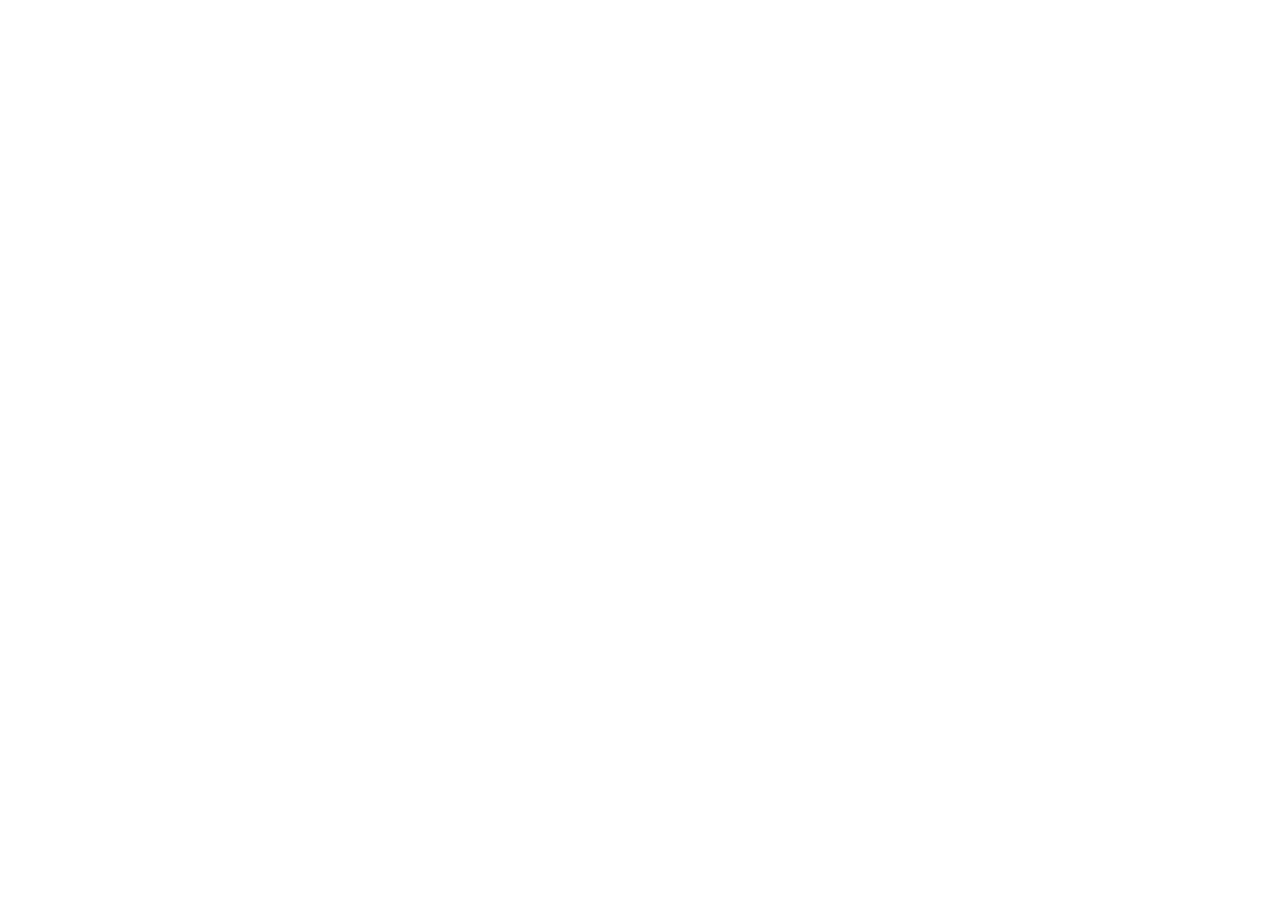
==== commit 85fb7b7d: "Forward legacy project links to the FreshVLA organization site" ====
--- a/cover.html
+++ b/cover.html
@@ -3,325 +3,17 @@
 <head>
   <meta charset="utf-8">
   <meta name="viewport" content="width=device-width, initial-scale=1">
-  <meta name="description" content="FreshVLA learns task progress and fine-grained robot movements from action-free videos using frequency-regularized hierarchical latent actions.">
-  <title>FreshVLA · Frequency-Regularized Time Scale Hierarchical Latent Actions</title>
-  <link rel="icon" href="assets/favicon.svg" type="image/svg+xml">
-  <link rel="preload" href="assets/fonts/fraunces.woff2" as="font" type="font/woff2" crossorigin>
-  <link rel="preload" href="assets/fonts/inter.woff2" as="font" type="font/woff2" crossorigin>
-  <link rel="stylesheet" href="assets/site.css">
-  <link rel="stylesheet" href="assets/cover.css?v=7e8ecb64">
-  <script defer src="assets/site.js"></script>
-  <script defer src="assets/cover-motion.js?v=811efe4d"></script>
+  <title>FreshVLA · Project page</title>
+  <link rel="canonical" href="https://freshvla.github.io/">
+  <script>
+    const home = new URL('https://freshvla.github.io/');
+    home.search = location.search;
+    home.hash = location.hash;
+    location.replace(home.href);
+  </script>
+  <noscript><meta http-equiv="refresh" content="0; url=https://freshvla.github.io/"></noscript>
 </head>
-<body id="top" class="research-cover">
-  <a class="skip" href="#main">Skip to content</a>
-  <svg xmlns="http://www.w3.org/2000/svg" class="symbols" aria-hidden="true">
-    <symbol id="i-paper" viewBox="0 0 24 24"><path d="M6 3h8l4 4v14H6zM14 3v5h4M9 12h6m-6 4h6"/></symbol>
-    <symbol id="i-results" viewBox="0 0 24 24"><path d="M4 4v16h16M8 16v-4m5 4V6m5 10V9"/></symbol>
-    <symbol id="i-film" viewBox="0 0 24 24"><rect x="3" y="5" width="18" height="14" rx="2"/><path d="m10 9 5 3-5 3z"/></symbol>
-    <symbol id="i-cite" viewBox="0 0 24 24"><path d="M9 4H7c-2 0-2 2-2 4s-1 4-3 4c2 0 3 2 3 4s0 4 2 4h2m6-16h2c2 0 2 2 2 4s1 4 3 4c-2 0-3 2-3 4s0 4-2 4h-2"/></symbol>
-    <symbol id="i-code" viewBox="0 0 16 16"><path fill="currentColor" stroke="none" d="M8 0C3.58 0 0 3.58 0 8c0 3.54 2.29 6.53 5.47 7.59.4.07.55-.17.55-.38 0-.19-.01-.82-.01-1.49-2.01.37-2.53-.49-2.69-.94-.09-.23-.48-.94-.82-1.13-.28-.15-.68-.52-.01-.53.63-.01 1.08.58 1.23.82.72 1.21 1.87.87 2.33.66.07-.52.28-.87.51-1.07-1.78-.2-3.64-.89-3.64-3.95 0-.87.31-1.59.82-2.15-.08-.2-.36-1.02.08-2.12 0 0 .67-.21 2.2.82A7.38 7.38 0 0 1 8 3.86c.68 0 1.36.09 2 .27 1.53-1.04 2.2-.82 2.2-.82.44 1.1.16 1.92.08 2.12.51.56.82 1.27.82 2.15 0 3.07-1.87 3.75-3.65 3.95.29.25.54.73.54 1.48 0 1.07-.01 1.93-.01 2.2 0 .21.15.46.55.38A8.01 8.01 0 0 0 16 8c0-4.42-3.58-8-8-8Z"/></symbol>
-    <symbol id="i-moon" viewBox="0 0 24 24"><path d="M20.5 14.1A8.8 8.8 0 0 1 9.9 3.5a8.7 8.7 0 1 0 10.6 10.6Z"/></symbol>
-    <symbol id="i-sun" viewBox="0 0 24 24"><circle cx="12" cy="12" r="4"/><path d="M12 2v2m0 16v2M2 12h2m16 0h2M5 5l1.4 1.4m11.2 11.2L19 19M5 19l1.4-1.4M17.6 6.4 19 5"/></symbol>
-    <symbol id="i-menu" viewBox="0 0 24 24"><path d="M3 6h18M3 12h18M3 18h18"/></symbol>
-    <symbol id="i-zoom" viewBox="0 0 24 24"><path d="M9 4H4v5m11-5h5v5M4 15v5h5m11-5v5h-5"/></symbol>
-    <symbol id="i-copy" viewBox="0 0 24 24"><rect x="8" y="8" width="12" height="13" rx="2"/><path d="M16 8V4H4v12h4"/></symbol>
-  </svg>
-  <nav class="nav" aria-label="Main navigation">
-    <div class="wrap nav-inner">
-      <a class="logo" href="#top" aria-label="FreshVLA home"><span class="c1">F</span><span class="c2">r</span><span class="c3">e</span><span class="c4">s</span><span class="c5">h</span>VLA</a>
-      <div class="nav-links" id="nav-links">
-        <a href="#timescales">Overview</a><a href="#abstract">Abstract</a><a href="#method">Method</a><a href="#results">Results</a><a href="#real-robot">Real robot</a><a href="#resources">Resources</a><a href="#bibtex">BibTeX</a>
-      </div>
-      <div class="nav-tools">
-        <a class="icon-button source" href="https://github.com/Easy19613/freshvla-project" aria-label="Project page source on GitHub" title="Project page source on GitHub"><svg class="icon" aria-hidden="true"><use href="#i-code"></use></svg></a>
-        <button class="icon-button js-only" type="button" id="theme" aria-label="Dark mode" aria-pressed="false" title="Dark mode"><svg class="icon" aria-hidden="true"><use href="#i-moon"></use></svg></button>
-        <button class="icon-button menu js-only" type="button" id="menu" aria-label="Navigation menu" aria-expanded="false" aria-controls="nav-links"><svg class="icon" aria-hidden="true"><use href="#i-menu"></use></svg></button>
-      </div>
-    </div>
-  </nav>
-  <main id="main">
-    <header class="cover-header">
-      <div class="photo-cover">
-        <div class="cover-grid">
-          <figure class="cover-tile tile-bowls">
-          <img src="assets/figures/cover-bowls.webp" alt="The gripper lifts a green bowl above a drawer." decoding="async">
-          <figcaption>Organize bowls</figcaption>
-        </figure><figure class="cover-tile tile-pot">
-          <img src="assets/figures/cover-pot.webp" alt="The gripper holds the lid above an open pot." decoding="async">
-          <figcaption>Open pot</figcaption>
-        </figure><figure class="cover-tile tile-dinner">
-          <img src="assets/figures/cover-dinner.webp" alt="The robot presses the red bell beside the grill." decoding="async">
-          <figcaption>Warmup dinner</figcaption>
-        </figure><figure class="cover-tile tile-toys">
-          <img src="assets/figures/cover-toys.webp" alt="The robot holds a tool above a group of colorful blocks." decoding="async">
-          <figcaption>Collect toys</figcaption>
-        </figure>
-        </div>
-        <div class="cover-signature"><h1 aria-label="FreshVLA"><span class="c1">F</span><span class="c2">r</span><span class="c3">e</span><span class="c4">s</span><span class="c5">h</span><span class="cover-suffix">VLA</span></h1></div>
-      </div>
-      <div class="wrap paper-details">
-        <div class="paper-info">
-          <p class="paper-kind">Research preprint</p>
-          <p class="cover-paper-title">Frequency-Regularized Time Scale Hierarchical Latent Actions for Vision-Language-Action Models</p>
-          <div class="actions"><a class="btn primary" href="assets/FreshVLA.pdf"><svg class="icon" aria-hidden="true"><use href="#i-paper"></use></svg> Paper</a><a class="btn" href="#real-robot"><svg class="icon" aria-hidden="true"><use href="#i-film"></use></svg> Real robot</a><a class="btn" href="#results"><svg class="icon" aria-hidden="true"><use href="#i-results"></use></svg> Results</a><a class="btn" href="#bibtex"><svg class="icon" aria-hidden="true"><use href="#i-cite"></use></svg> BibTeX</a></div>
-        </div>
-        <div class="credits">
-          <p class="authors">
-          <span>Jiaming Liang<sup>1,2,*</sup></span>, <span>Yifeng Zhan<sup>1,*</sup></span>, <span>Rongyi He<sup>1,*</sup></span>, <span>Mu Li<sup>2,3,*</sup></span>, <span>Jiaqi Fan<sup>1</sup></span>,<br class="desktop-break">
-          <span>Zhiyuan Zhang<sup>1</sup></span>, <span>Qiwei Liang<sup>1</sup></span>, <span>Zhengjie Zhang<sup>1</sup></span>, <span>Boyang Cai<sup>1</sup></span>,<br class="desktop-break">
-          <span>Ningyuan Zhang<sup>2,†</sup></span>, <span>Xingjian Jing<sup>4</sup></span>, <span>Qiang Nie<sup>1,‡</sup></span>
-        </p>
-          <div class="affiliations"><span><sup>1</sup>The Hong Kong University of Science and Technology (Guangzhou)</span><span><sup>2</sup>XPENG Robotics</span><br class="desktop-break"><span><sup>3</sup>Shanghai Institute of Intelligent Science and Technology, Tongji University</span><span><sup>4</sup>City University of Hong Kong</span></div>
-          <p class="roles"><span>* Equal contribution</span><span>† Project lead</span><span>‡ Corresponding author</span></p>
-        </div>
-      </div>
-    </header>
-    <section id="timescales" aria-labelledby="timescales-title">
-      <div class="wrap timescale-layout">
-        <div class="idea">
-          <p class="paper-kind">The central idea</p>
-          <h2 id="timescales-title">One action,<br> two timescales.</h2>
-          <p class="idea-lede">Watch a robot open a pot. Over several frames, the lid lifts clear. From one frame to the next, the gripper makes small adjustments at the handle.</p>
-          <dl class="streams">
-            <div><dt><i class="substage-swatch" aria-hidden="true"></i>Substage scale</dt><dd>Tracks how the task progresses across a longer span of video.</dd></div>
-            <div><dt><i class="execution-swatch" aria-hidden="true"></i>Execution scale</dt><dd>Captures local motion left over after accounting for that progress.</dd></div>
-          </dl>
-        </div>
-        <figure class="probe" aria-labelledby="probe-title">
-          <div class="probe-heading"><h3 id="probe-title">What each stream predicts</h3><a class="figure-source" href="assets/figures/frequency-probe.webp" data-zoom data-caption="Original frequency probe from Figure 6b of the FreshVLA preprint" aria-label="Enlarge original paper figure 6b">Fig. 6b <svg class="icon" aria-hidden="true"><use href="#i-zoom"></use></svg></a></div>
-          <p class="probe-subtitle">Predictive R² on held-out robot motion</p>
-          <div class="band-group"><h4>Low-frequency motion</h4><div class="probe-measure">
-                  <span class="stream-label">Substage</span>
-                  <div class="bar-track" aria-hidden="true"><i class="substage-bar" style="width:90.000%"></i></div>
-                  <span class="probe-value">0.315</span>
-                </div><div class="probe-measure">
-                  <span class="stream-label">Execution</span>
-                  <div class="bar-track" aria-hidden="true"><i class="execution-bar" style="width:81.143%"></i></div>
-                  <span class="probe-value">0.284</span>
-                </div></div>
-          <div class="band-group"><h4>High-frequency motion</h4><div class="probe-measure">
-                  <span class="stream-label">Substage</span>
-                  <div class="bar-track" aria-hidden="true"><i class="substage-bar" style="width:0.286%"></i></div>
-                  <span class="probe-value">0.001</span>
-                </div><div class="probe-measure">
-                  <span class="stream-label">Execution</span>
-                  <div class="bar-track" aria-hidden="true"><i class="execution-bar" style="width:15.143%"></i></div>
-                  <span class="probe-value">0.053</span>
-                </div></div>
-          <figcaption>In four LIBERO suites, both streams predict slow motion more accurately. The execution stream retains more of the fast-changing detail.</figcaption>
-        </figure>
-      </div>
-    </section>
-    <section class="band section" id="abstract">
-      <div class="wrap"><div class="section-head"><p class="eyebrow">Abstract</p><h2>Learning actions from video</h2></div>
-        <div class="prose">
-          <p>In a video of a robot stacking bowls, the drawer and table appear in every frame. The brief moment when the gripper touches a bowl tells us more about the action. Learning from video requires identifying those changes and connecting them over time.</p>
-          <p>FreshVLA uses a temporal high-pass prior to direct attention toward regions that change during manipulation. It learns continuous latent actions at two timescales. One tracks progress through a task, while the other captures local changes during execution. A frozen encoder then supplies latent targets for a flow-matching policy that learns to generate robot actions.</p>
-          <p>With 2.5 billion parameters, FreshVLA achieves 98.2% average success on LIBERO and 80.4% on zero-shot LIBERO-PLUS. Across four tasks on a physical robot, it improves average success by 7.5 percentage points over π<sub>0.5</sub>.</p>
-        </div>
-      </div>
-    </section>
-    <section class="section" id="method">
-      <div class="wrap"><div class="section-head"><p class="eyebrow">Method</p><h2>From visual changes to robot actions</h2><p>FreshVLA first learns how a scene changes, then uses those representations to train a language-conditioned policy.</p></div>
-        <figure class="figure"><a class="figure-link" href="assets/figures/overview.webp" data-zoom><img src="assets/figures/overview.webp" loading="lazy" width="2200" height="1037" alt="FreshVLA overview, showing a high-pass visual prior, hierarchical latent actions, and joint flow matching for robot control."><span class="zoom-icon"><svg class="icon" aria-hidden="true"><use href="#i-zoom"></use></svg></span></a><figcaption>Visual transitions learned from video provide training targets for the robot policy.</figcaption></figure>
-        <div class="pipeline">
-          <article><span class="number">1</span><h3>Find the motion</h3><p>DynaAdapter learns which visual patches change as the gripper approaches and moves an object.</p><span class="footnote">High-pass visual prior</span></article>
-          <article><span class="number">2</span><h3>Separate the timescales</h3><p>A substage latent tracks slower progress. An execution latent describes the local residual motion.</p><span class="footnote">Frequency regularization</span></article>
-          <article><span class="number">3</span><h3>Learn the controls</h3><p>A frozen encoder supplies targets while a flow-matching policy jointly denoises latent actions and robot actions.</p><span class="footnote">Joint flow matching</span></article>
-        </div>
-      </div>
-    </section>
-    <section class="stats-section" aria-label="Benchmark highlights">
-      <div class="wrap stats">
-        <div><strong>98.2<span>%</span></strong><p>LIBERO average success</p></div>
-        <div><strong>80.4<span>%</span></strong><p>Zero-shot LIBERO-PLUS</p></div>
-        <div><strong>4.52<span> / 5</span></strong><p>CALVIN mean sequence length</p></div>
-        <div><strong>84.2<span>%</span></strong><p>Real-robot average success</p></div>
-      </div>
-    </section>
-    <section class="band section" id="results">
-      <div class="wrap"><div class="section-head"><p class="eyebrow">Results</p><h2>Manipulation across benchmarks</h2><p>Compare task success in simulation, under seven kinds of distribution shift, and on the physical robot.</p></div>
-        <div class="tabs results-tabs" data-tabs>
-  <div class="tablist" aria-label="Benchmark">
-    <button type="button" data-tab="sim-results">Simulation</button>
-    <button type="button" data-tab="plus-results">LIBERO-PLUS</button>
-    <button type="button" data-tab="robot-results">Real robot</button>
-  </div>
-  <div class="tab-panel" id="sim-results">
-    <div class="table-scroll" tabindex="0" role="region" aria-label="Simulation results">
-      <table>
-        <caption>LIBERO reports success rates (%). CALVIN reports the mean number of consecutive subtasks completed out of five.</caption>
-        <thead>
-          <tr>
-            <th scope="col">Method</th>
-            <th scope="col">Spatial</th>
-            <th scope="col">Object</th>
-            <th scope="col">Goal</th>
-            <th scope="col">Long</th>
-            <th scope="col">LIBERO avg.</th>
-            <th scope="col">CALVIN len.</th>
-          </tr>
-        </thead>
-        <tbody>
-          <tr>
-            <th scope="row">OpenVLA-OFT</th>
-            <td>96.2</td><td>98.3</td><td>96.2</td><td>90.7</td><td>95.3</td><td>4.10</td>
-          </tr>
-          <tr>
-            <th scope="row">π<sub>0.5</sub></th>
-            <td>98.8</td><td>98.2</td><td>98.0</td><td>92.4</td><td>96.9</td><td>4.26</td>
-          </tr>
-          <tr>
-            <th scope="row">GR00T-N1.6</th>
-            <td>97.7</td><td>98.5</td><td>97.5</td><td>94.4</td><td>97.0</td><td>4.24</td>
-          </tr>
-          <tr class="ours">
-            <th scope="row">FreshVLA</th>
-            <td>98.7</td><td>99.7</td><td>96.3</td><td>98.0</td><td>98.2</td><td>4.52</td>
-          </tr>
-        </tbody>
-      </table>
-    </div>
-  </div>
-  <div class="tab-panel" id="plus-results">
-    <div class="table-scroll" tabindex="0" role="region" aria-label="LIBERO-PLUS results">
-      <table>
-        <caption>Zero-shot success rates (%) across seven perturbation categories.</caption>
-        <thead>
-          <tr>
-            <th scope="col">Method</th>
-            <th scope="col">Camera</th>
-            <th scope="col">Robot</th>
-            <th scope="col">Language</th>
-            <th scope="col">Light</th>
-            <th scope="col">Background</th>
-            <th scope="col">Noise</th>
-            <th scope="col">Layout</th>
-            <th scope="col">Avg.</th>
-          </tr>
-        </thead>
-        <tbody>
-          <tr>
-            <th scope="row">OpenVLA-OFT</th>
-            <td>56.4</td><td>31.9</td><td>79.5</td><td>88.7</td><td>93.3</td><td>75.8</td><td>74.2</td><td>71.4</td>
-          </tr>
-          <tr>
-            <th scope="row">π<sub>0.5</sub></th>
-            <td>53.0</td><td>50.3</td><td>65.7</td><td>83.1</td><td>77.3</td><td>53.2</td><td>72.7</td><td>65.0</td>
-          </tr>
-          <tr class="ours">
-            <th scope="row">FreshVLA</th>
-            <td>60.0</td><td>58.9</td><td>88.9</td><td>97.0</td><td>97.1</td><td>84.4</td><td>76.3</td><td>80.4</td>
-          </tr>
-        </tbody>
-      </table>
-    </div>
-  </div>
-  <div class="tab-panel" id="robot-results">
-    <div class="table-scroll" tabindex="0" role="region" aria-label="Real robot results">
-      <table>
-        <caption>Task success rates (%) on the Flexiv tabletop setup.</caption>
-        <thead>
-          <tr>
-            <th scope="col">Method</th>
-            <th scope="col">Open Pot</th>
-            <th scope="col">Warmup Dinner</th>
-            <th scope="col">Organize Bowls</th>
-            <th scope="col">Collect Toys</th>
-            <th scope="col">Avg.</th>
-          </tr>
-        </thead>
-        <tbody>
-          <tr>
-            <th scope="row">π<sub>0</sub></th>
-            <td>96.7</td><td>63.3</td><td>53.3</td><td>66.7</td><td>70.0</td>
-          </tr>
-          <tr>
-            <th scope="row">QwenGR00T</th>
-            <td>93.3</td><td>60.0</td><td>66.7</td><td>60.0</td><td>70.0</td>
-          </tr>
-          <tr>
-            <th scope="row">ACoT-VLA</th>
-            <td>96.7</td><td>70.0</td><td>56.7</td><td>66.7</td><td>72.5</td>
-          </tr>
-          <tr>
-            <th scope="row">π<sub>0.5</sub></th>
-            <td>96.7</td><td>66.7</td><td>80.0</td><td>63.3</td><td>76.7</td>
-          </tr>
-          <tr class="ours">
-            <th scope="row">FreshVLA</th>
-            <td>96.7</td><td>80.0</td><td>86.7</td><td>73.3</td><td>84.2</td>
-          </tr>
-        </tbody>
-      </table>
-    </div>
-  </div>
-</div>
-        <p class="callout">On LIBERO-Long, FreshVLA reaches 98.0% success, 3.6 percentage points above GR00T-N1.6.</p>
-      </div>
-    </section>
-    <section class="section robot-section" id="real-robot" aria-labelledby="robot-title">
-      <div class="wrap">
-        <div class="section-head"><p class="eyebrow">Real robot</p><h2 id="robot-title">FreshVLA on the tabletop</h2><p>Four language-conditioned tasks on a 6-DoF Flexiv arm.</p></div>
-        <div class="tabs rollouts" data-tabs>
-          <div class="tablist steps" aria-label="Robot task"><button type="button" data-tab="task-bowls"><b aria-hidden="true">01</b>Organize Bowls</button>
-            <button type="button" data-tab="task-pot"><b aria-hidden="true">02</b>Open Pot</button>
-            <button type="button" data-tab="task-dinner"><b aria-hidden="true">03</b>Warmup Dinner</button>
-            <button type="button" data-tab="task-toys"><b aria-hidden="true">04</b>Collect Toys</button></div>
-          <div class="rollout-card" id="task-bowls">
-            <div class="rollout-head"><h3>Stack the bowls in the drawer, then close it.</h3><p><strong>86.7%</strong>Task success</p></div>
-            <a class="rollout-image" href="assets/figures/rollout-bowls.webp" data-zoom><img src="assets/figures/rollout-bowls.webp" width="1708" height="311" alt="Four successive camera frames from the Flexiv Organize Bowls task. Stack the bowls in the drawer, then close it."></a>
-            <div class="frame-labels" aria-hidden="true"><span>Frame 01</span><span>02</span><span>03</span><span>04</span></div>
-          </div>
-          <div class="rollout-card" id="task-pot">
-            <div class="rollout-head"><h3>Lift the lid off the pot.</h3><p><strong>96.7%</strong>Task success</p></div>
-            <a class="rollout-image" href="assets/figures/rollout-pot.webp" data-zoom><img src="assets/figures/rollout-pot.webp" width="1708" height="311" alt="Four successive camera frames from the Flexiv Open Pot task. Lift the lid off the pot."></a>
-            <div class="frame-labels" aria-hidden="true"><span>Frame 01</span><span>02</span><span>03</span><span>04</span></div>
-          </div>
-          <div class="rollout-card" id="task-dinner">
-            <div class="rollout-head"><h3>Place the meat on the grill, then ring the bell.</h3><p><strong>80.0%</strong>Task success</p></div>
-            <a class="rollout-image" href="assets/figures/rollout-dinner.webp" data-zoom><img src="assets/figures/rollout-dinner.webp" width="1708" height="311" alt="Four successive camera frames from the Flexiv Warmup Dinner task. Place the meat on the grill, then ring the bell."></a>
-            <div class="frame-labels" aria-hidden="true"><span>Frame 01</span><span>02</span><span>03</span><span>04</span></div>
-          </div>
-          <div class="rollout-card" id="task-toys">
-            <div class="rollout-head"><h3>Place the doll in the basket, then gather the blocks inside the black line.</h3><p><strong>73.3%</strong>Task success</p></div>
-            <a class="rollout-image" href="assets/figures/rollout-toys.webp" data-zoom><img src="assets/figures/rollout-toys.webp" width="1708" height="311" alt="Four successive camera frames from the Flexiv Collect Toys task. Place the doll in the basket, then gather the blocks inside the black line."></a>
-            <div class="frame-labels" aria-hidden="true"><span>Frame 01</span><span>02</span><span>03</span><span>04</span></div>
-          </div>
-        </div>
-      </div>
-    </section>
-    <section class="section band" id="analysis">
-      <div class="wrap"><div class="section-head"><p class="eyebrow">Qualitative analysis</p><h2>Where the model looks</h2><p>Attention maps from successive frames show how each encoder follows the interaction between the gripper and the object.</p></div>
-        <figure class="figure"><a class="figure-link" href="assets/figures/attention.webp" data-zoom><img width="2050" height="453" src="assets/figures/attention.webp" loading="lazy" alt="Attention maps from four encoders over the same tabletop manipulation sequence, with FreshVLA at top left."><span class="zoom-icon"><svg class="icon" aria-hidden="true"><use href="#i-zoom"></use></svg></span></a><figcaption>In the paper’s qualitative comparison, FreshVLA attends more consistently to the gripper–object interaction over time.</figcaption></figure>
-      </div>
-    </section>
-    <section class="section" id="resources">
-      <div class="wrap"><div class="section-head"><p class="eyebrow">Resources</p><h2>Paper and figures</h2></div>
-        <div class="resources">
-          <article><div class="res-icon"><svg class="icon" aria-hidden="true"><use href="#i-paper"></use></svg></div><h3>Full paper</h3><p>Read the manuscript, benchmark protocols, and supplementary analyses.</p><a class="btn" href="assets/FreshVLA.pdf">Read PDF</a></article>
-          <article><div class="res-icon"><svg class="icon" aria-hidden="true"><use href="#i-results"></use></svg></div><h3>Pretraining architecture</h3><p>Inspect DynaAdapter, the two latent streams, and their training objectives.</p><a class="btn" href="assets/figures/pretraining.webp" data-zoom data-caption="FreshVLA pretraining architecture">View figure</a></article>
-          <article><div class="res-icon"><svg class="icon" aria-hidden="true"><use href="#i-film"></use></svg></div><h3>Robot setup</h3><p>See the Flexiv arm, camera placement, and image sequences from all four tasks.</p><a class="btn" href="assets/figures/flexiv.webp" data-zoom data-caption="Flexiv setup and four tabletop tasks">View setup</a></article>
-        </div>
-      </div>
-    </section>
-    <section class="band section" id="bibtex">
-      <div class="wrap"><div class="section-head"><p class="eyebrow">Citation</p><h2>BibTeX</h2></div>
-        <div class="citation"><button type="button" class="copy js-only" id="copy"><svg class="icon" aria-hidden="true"><use href="#i-copy"></use></svg> <span>Copy</span></button><pre><code id="citation">@misc{liang2026freshvla,
-  title  = {{FreshVLA}: Frequency-Regularized Time Scale Hierarchical
-            Latent Actions for Vision-Language-Action Models},
-  author = {Liang, Jiaming and Zhan, Yifeng and He, Rongyi and
-            Li, Mu and Fan, Jiaqi and Zhang, Zhiyuan and
-            Liang, Qiwei and Zhang, Zhengjie and Cai, Boyang and
-            Zhang, Ningyuan and Jing, Xingjian and Nie, Qiang},
-  year   = {2026},
-  note   = {Preprint}
-}</code></pre></div><p role="status" class="sr-only" id="copy-status"></p>
-      </div>
-    </section>
-  </main>
-  <footer><div class="wrap footer-inner"><a class="logo" href="#top" aria-label="FreshVLA home"><span class="c1">F</span><span class="c2">r</span><span class="c3">e</span><span class="c4">s</span><span class="c5">h</span>VLA</a><div><a href="assets/FreshVLA.pdf">Paper</a><a href="#bibtex">BibTeX</a><a href="#top">Back to top</a></div></div></footer>
-  <dialog id="lightbox" aria-label="Enlarged figure"><button type="button" class="lightbox-close" aria-label="Close enlarged figure">×</button><img alt=""></dialog>
+<body>
+  <p><a href="https://freshvla.github.io/">Open the FreshVLA project page</a></p>
 </body>
 </html>
